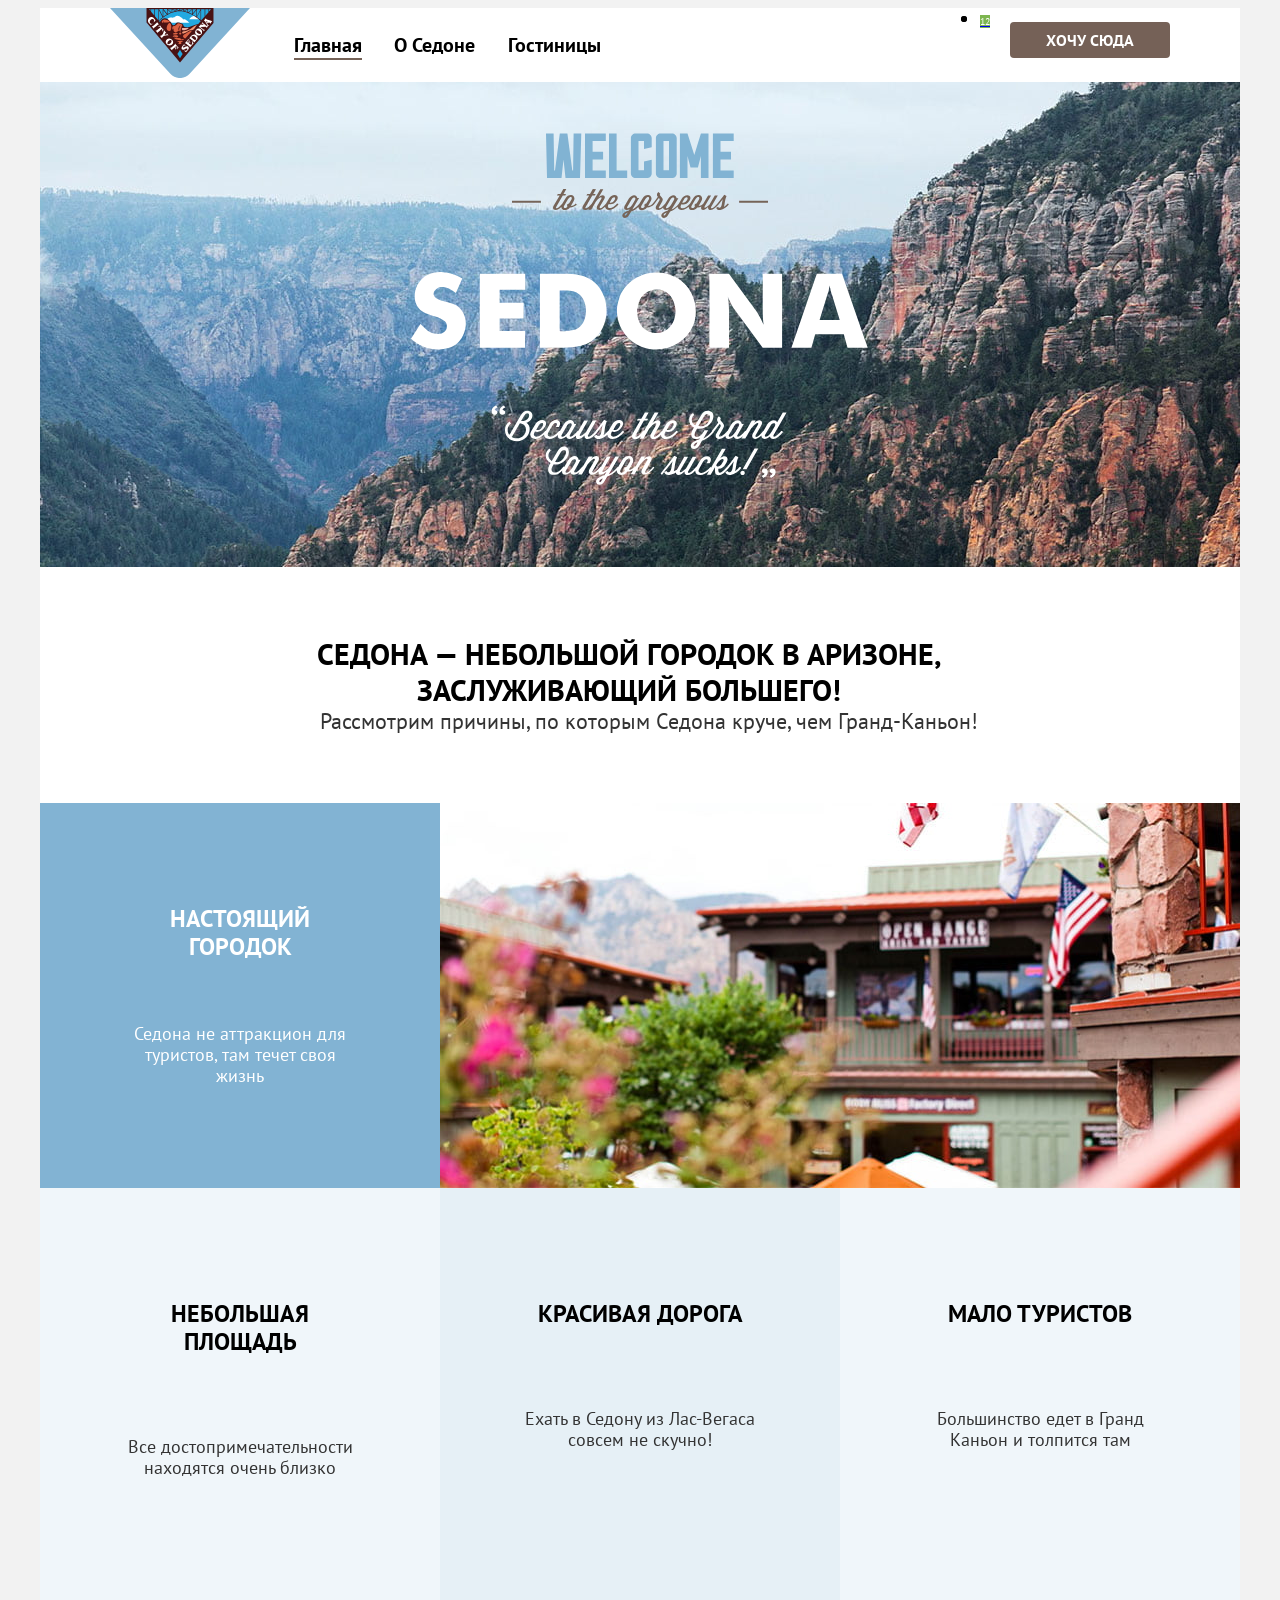
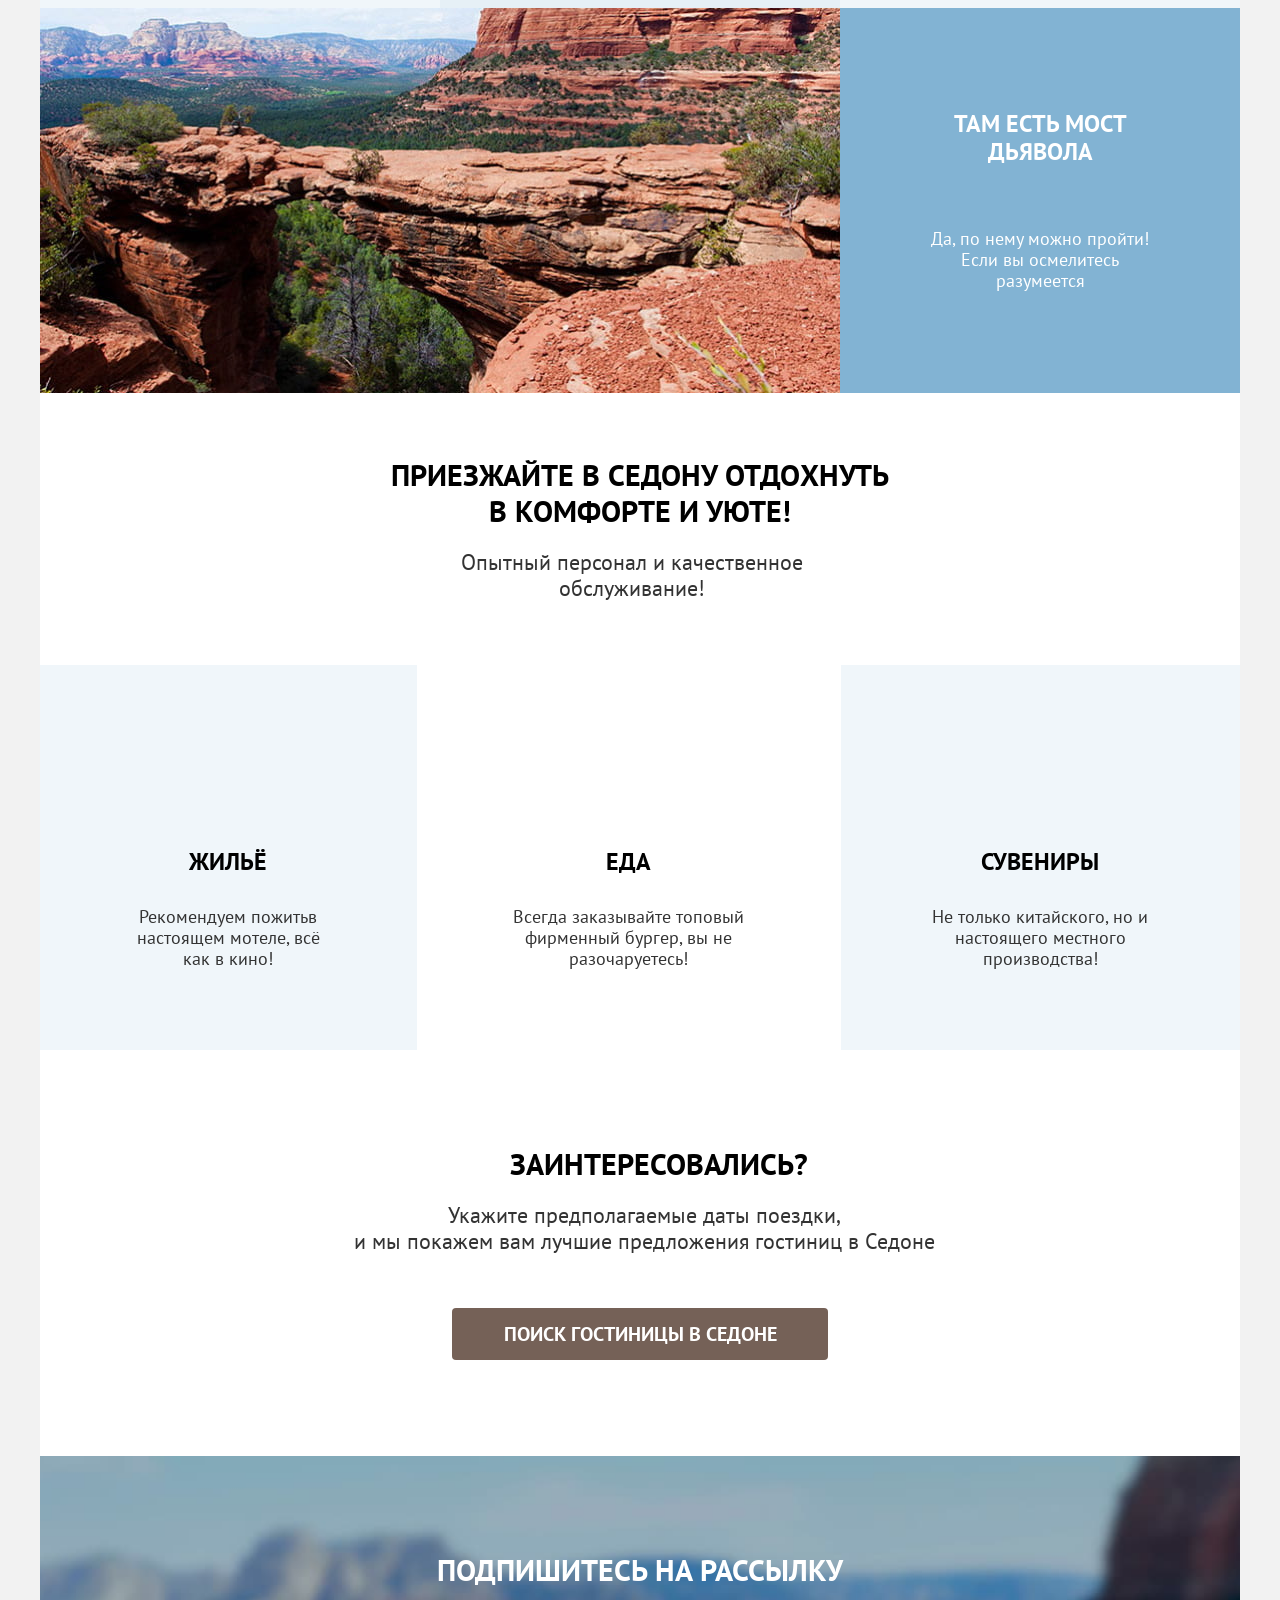
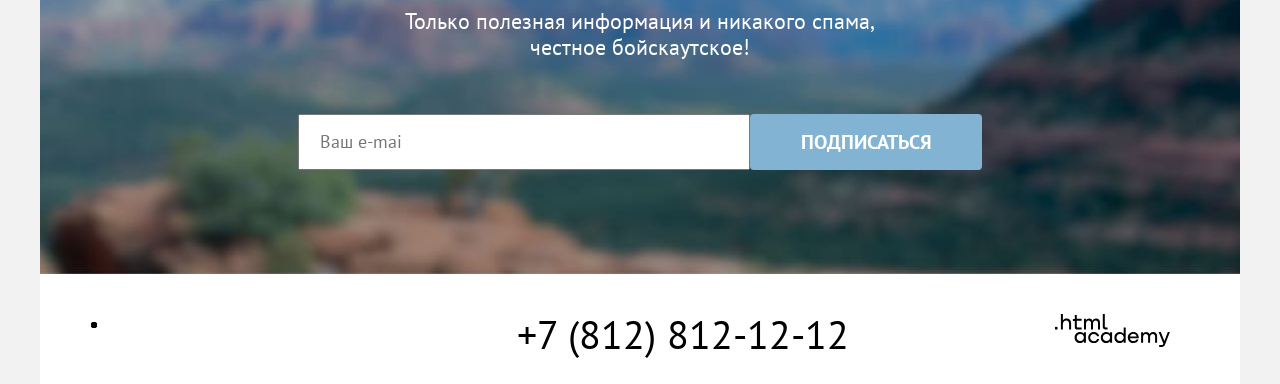
==== index.html @ 4f746cc9 "исправляет ошибки разметки" ====
<!DOCTYPE html>
<html lang="ru">

  <head>
    <meta charset="utf-8">
    <meta name="viewport" content="width=!, initial-scale=1.0">
    <title>HTML Academy: Седона</title>
    <link rel="stylesheet" href="styles/styles.css">
  </head>

  <body>
    <div class="page-container">
      <header class="page-header" data-test="header">
        <nav class="navigation">
          <div class="logotype">
            <a class="logo" href="index.html">
              <img class="logo" src="images/logo.svg" width="140" height="70" alt="Логотип Седоны">
            </a>
          </div>
          <ul class="navigation-list">
            <li class="navigation-item">
              <a class="navigation-link navigation-link-current" href="index.html">Главная</a>
            </li>
            <li class="navigation-item">
              <a class="navigation-link" href="about.html">О Седоне</a>
            </li>
            <li class="navigation-item">
              <a class="navigation-link" href="catalog.html">Гостиницы</a>
            </li>
          </ul>

          <ul class="navigation-user">
            <li class="navigation-user-item">
              <a class="navigation-user-link" href="#">
                <span class="visually-hidden">Поиск</span>
              </a>
            </li>
            <li class="navigation-user-item">
              <a class="navigation-user-link" href="№">
                <span class="visually-hidden">Избранное</span>
                <span class="fovourites-number">12</span>
              </a>
            </li>
          </ul>
          <div class="button-for-header">
            <a class="button button-header" href="#">Хочу сюда</a>
          </div>
        </nav>
      </header>

      <main class="main-index main-container" data-test="main">
        <section class="advantages" data-test="hero">
          <div class="advantages-photo">
            <img class="main-image" src="images/welcome.svg" width="458" height="352" alt="Добро пожаловать в Седону">
          </div>
          <div class="invitation">
            <h1 class="title">Седона — небольшой городок в Аризоне,
              заслуживающий большего!</h1>
            <p class="subtitle">Рассмотрим причины, по которым Седона круче, чем Гранд-Каньон!</p>
          </div>

          <h2 class="visually-hidden" data-test="advantages">Преимущества</h2>
          <ul class="advantages-list">
            <li class="advantages-item-with-image">
              <div class="advantages-conteiner advantages-conteiner-light">
                <h3 class="advantages-title advantages-title-light">Настоящий городок</h3>
                <p class="advantages-description advantages-description-light">Седона не аттракцион для туристов, там
                  течет своя жизнь</p>
              </div>
              <div class="advantages-photo-city">
                <img class="image" src="images/photo-1.jpg" width="800" height="385" alt="Вид на виллу">
              </div>
            </li>

            <li class="advantages-item">
              <div class="advantages-conteiner advantages-conteiner-middle">
                <h3 class="advantages-title">Небольшая площадь</h3>
                <p class="advantages-description">Все достопримечательности находятся очень близко</p>
              </div>
            </li>

            <li class="advantages-item">
              <div class="advantages-conteiner advantages-conteiner-middle">
                <h3 class="advantages-title">Красивая дорога</h3>
                <p class="advantages-description">Ехать в Седону из Лас-Вегаса совсем не скучно!</p>
              </div>
            </li>

            <li class="advantages-item">
              <div class="advantages-conteiner advantages-conteiner-middle">
                <h3 class="advantages-title">Мало туристов</h3>
                <p class="advantages-description">Большинство едет в Гранд Каньон и толпится там</p>
              </div>
            </li>

            <li class="advantages-item-with-image">
              <div class="advantages-conteiner advantages-conteiner-light">
                <h3 class="advantages-title advantages-title-light">Там есть мост дьявола</h3>
                <p class="advantages-description advantages-description-light">Да, по нему можно пройти! Если вы
                  осмелитесь
                  разумеется</p>
              </div>
              <div class="advantages-photo-city advantages-photo-city-bridge">
                <img class="image" src="images/photo-2.jpg" width="800" height="385" alt="Вид на мост дьявола">
              </div>
            </li>
          </ul>
        </section>

        <section class="services">
          <div class="services-container">
            <h2 class="title title-of-container">Приезжайте в Седону отдохнуть в комфорте и уюте!</h2>
            <p class="subtitle subtitle-of-container">Опытный персонал и качественное обслуживание!</p>
          </div>
          <ul class="services-list">
            <li class="services-item">
              <h3 class="services-title">Жильё</h3>
              <p class="services-description">Рекомендуем пожитьв настоящем мотеле,
                всё как в кино!</p>
            </li>
            <li class="services-item">
              <h3 class="services-title services-title-without-bgrnd">Еда</h3>
              <p class="services-description services-description-without-bgrnd">Всегда заказывайте
                топовый фирменный бургер, вы не разочаруетесь!</p>
            </li>
            <li class="services-item">
              <h3 class="services-title">Сувениры</h3>
              <p class="services-description">Не только китайского, но и настоящего местного производства!</p>
            </li>
          </ul>
        </section>

        <section class="search">
          <h2 class="title title-search">Заинтересовались?</h2>
          <p class="subtitle subtitle-search">Укажите предполагаемые даты поездки, <br>и мы покажем вам лучшие предложения
            гостиниц в
            Седоне</p>
          <a class="button button-big button-search" href="catalog.html">Поиск гостиницы в Седоне</a>
        </section>

        <section class="subscription subscription-first-page">
          <div class="subscription-title-light">
            <h2 class="title title-light">Подпишитесь на рассылку</h2>
            <p class="subtitle subscription-subtitle-first-page">Только полезная информация и никакого спама, честное
              бойскаутское!
            </p>
          </div>
          <form class="subscription-form" action="https://echo.htmlacademy.ru/" method="post">
            <label class="visually-hidden" for="e-mail">Ваш e-mail</label>
            <input type="email" name="e-mail" id="e-mail" placeholder="Ваш e-mail" required>
            <button class="button button-big button-big-subscription" type="submit">Подписаться</button>
          </form>
        </section>
      </main>

      <footer class="page-footer" data-test="footer">
        <section class="footer-social">
          <h2 class="visually-hidden">Мы в социальных сетях</h2>
          <ul class="footer-social-list">
            <li class="footer-social-item">
              <a class="social-link" href="https://vk.com/htmlacademy">
                <span class="visually-hidden">ВКонтакте</span>
              </a>
            </li>
            <li class="footer-social-item">
              <a class="social-link" href="https://t.me/htmlacademy">
                <span class="visually-hidden">Телеграм</span>
              </a>
            </li>
            <li class="footer-social-item">
              <a class="social-link" href="https://www.youtube.com/user/htmlacademyru">
                <span class="visually-hidden">YTube</span>
              </a>
            </li>
          </ul>
        </section>

        <section class="phone">
          <h2 class="visually-hidden">Контакты</h2>
          <a class="contact-phone" href="tel:+78128121212">+7 (812) 812-12-12</a>
        </section>

        <div class="link">
          <a class="htmlacademy-link" href="https://htmlacademy.ru/intensive/htmlcss">
            <img class="logo-academy" src="images/logo-html-academy.svg" width="115" height="33"
              alt="Ссылка на HTML Academy">
          </a>
        </div>
      </footer>
    </div>
  </body>

</html>
---- styles/styles.css ----
@font-face {
  font-family: "PT Sans";
  font-style: normal;
  font-weight: 400;
  src: url("../fonts/ptsans-400.woff2") format("woff2");
  font-display: swap;
}

@font-face {
  font-family: "PT Sans";
  font-style: normal;
  font-weight: 700;
  src: url("../fonts/ptsans-700.woff2") format("woff2");
  font-display: swap;
}

*,
*::before,
*::after {
  box-sizing: border-box;
}

.visually-hidden {
  position: absolute;
  width: 1px;
  height: 1px;
  margin: -1px;
  padding: 0;
  border: 0;
  clip: rect (0 0 0 0);
  overflow: hidden;
}

html {
  height: 100%;
}

body {
  font-family: "PT Sans", sans-serif;
  font-size: 18px;
  line-height: 21px;
  font-weight: 400;
  color: #000000;
  background-color: #f2f2f2;
  text-decoration: none;
  text-transform: none;
}

.page-container {
  display: flex;
  flex-direction: column;
  min-height: 100%;
  width: 1200px;
  margin: 0 auto;
  background-color: #ffffff;
}

/* Header */
.page-header {
  display: flex;
  margin: 0 70px;
}

.logotype {
  width: 138px;
  margin-right: 30px;
}

.navigation {
  display: flex;
  width: 1200px;
  margin: 0 auto;
}

.navigation-list {
  display: flex;
  justify-content: space-around;
  align-items: center;
  width: 339px;
  margin: 0;
  padding: 0;
  list-style: none;
}

.navigation-user {
  display: flex;
  max-width: 88px;
  margin: 0;
  margin-left: auto;
}

.fovourites-number {
  font-size: 10px;
  line-height: 10px;
  color: rgba(255, 255, 255, 1);
  background-color: rgba(125, 181, 79, 1);
}

.navigation-link {
  font-size: 20px;
  line-height: 24px;
  font-weight: 700;
  text-align: center;
  color: inherit;
  text-decoration: none;
}

.navigation-link-current {
  border-bottom: 2px solid #756257;
}

/* Button */
.button {
  display: inline-block;
  padding: 8px;
  font-family: "PT Sans", sans-serif;
  font-size: 16px;
  line-height: 20px;
  font-weight: 700;
  text-align: center;
  color: #ffffff;
  background-color: #756157;
  text-transform: uppercase;
  text-decoration: none;
  border: none;
  border-radius: 4px;
}

.button-header {
  width: 160px;
}

.button-for-header {
  padding: 14px 0;
  margin-left: 20px;
}

.button-blue {
  width: 191px;
  background-color: #82b3d3;
}

.button-background {
  width: 191px;
}

.button-favourites {
  background-color: #7db54f;
}

.button-big {
  font-size: 20px;
  line-height: 36px;
}

.button-search {
  display: block;
  margin: 0 auto;
  width: 376px;
  text-align: center;
}

.button-big-subscription {
  width: 232px;
  color: #ffffff;
  background-color: #82b3d3;
}

.product-card-button {
  width: 140px;
}

/* Main page */
.main-container {
  flex-grow: 1;
}

.invitation {
  padding: 69px 274px;
}

.title {
  margin: 0;
  padding: 0;
  width: 630px;
  font-size: 30px;
  line-height: 36px;
  font-weight: 700;
  text-align: center;
  text-transform: uppercase;
}

.title-light {
  margin: 0 auto;
  color: #ffffff;
}

.subtitle {
  margin: 0;
  padding: 0;
  width: 670px;
  font-size: 22px;
  line-height: 26px;
  text-align: center;
  color: #333333;
}

.subtitle-search {
  width: 600px;
}

.subscription-subtitle-first-page {
  margin: 0 auto;
  margin-top: 20px;
  width: 480px;
  color: #ffffff;
}

.subscription-subtitle {
  margin: 0 auto;
  margin-top: 20px;
  width: 480px;
}

/* Advantages and services*/
.advantages-list {
  display: flex;
  flex-wrap: wrap;
  margin: 0 auto;
  padding: 0;
  list-style: none;
}

.advantages-item {
  width: 400px;
}

.advantages-item-with-image {
  display: flex;
  width: 1200px;
  background-color: #82b3d3;
}

.image {
display: block;
}

.advantages-item:nth-child(2n) {
  background-color: rgba(131, 179, 211, 0.12);
}

.advantages-item:nth-child(2n+1) {
  background-color: rgba(131, 179, 211, 0.2);
}

.advantages-conteiner-light {
  width: 400px;
  padding: 102px 85px;
  text-align: center;
  background-color: #82b3d3;
}

.advantages-title,
.services-title {
  margin: 0;
  padding-bottom: 62px;
  font-size: 24px;
  line-height: 28px;
  font-weight: 700;
  color: #000000;
  text-transform: uppercase;
}

.advantages-title-light {
  color: #ffffff;
}

.advantages-description,
.services-description {
  color: #333333;
}

.advantages-description-light {
  margin: 0;
  color: #ffffff;
  background-color: #82b3d3;
}

.advantages-conteiner-middle {
  padding: 112px 85px;
  text-align: center;
  width: 400px;
}

.advantages-photo-city-bridge {
  order: -1;
}

.services-container {
  margin: 0 auto;
  padding: 64px 347px;
}

.title-of-container {
  width: 505px;
}

.subtitle-of-container {
  margin: 0;
  padding-top: 20px;
  width: 490px;
}

.services-list {
  margin: 0;
  padding: 0;
  display: flex;
  list-style: none;
}

.services-item {
  padding: 183px 85px 81px;
  text-align: center;
}

.services-title {
  padding: 0;
}

.services-description {
  margin: 0;
  padding-top: 30px;
}

.services-item:nth-child(2n+1) {
  background-color: rgba(131, 179, 211, 0.12);
}

.services-item:nth-child(2n) {
  background-color: #ffffff;
}

.search {
  padding: 96px 304px;
}

.title-search {
  margin: 0;
}

.subtitle-search {
  margin: 0;
  padding-top: 20px;
  padding-bottom: 54px;
}

/* Form */
.subscription {
  padding: 96px 258px 104px;
}

.subscription-title-light {
  margin: 0;
}

.subscription-form input {
  padding: 14px 345px 14px 20px;
  width: 452px;
  font-family: "PT Sans", sans-serif;
  font-size: 18px;
  line-height: 24px;
  color: #000000;
}

.subscription-form {
  display: flex;
  margin-top: 54px;
}

/* Contacts */
.contact-phone {
  font-size: 40px;
  line-height: 40px;
  width: 331px;
  color: inherit;
  text-decoration: none;
  text-transform: uppercase;
}

.page-footer {
  display: flex;
  justify-content: space-between;
  padding: 40px 70px 30px;
}

.footer-social-list {
  display: flex;
  flex-direction: row;
  margin: 0 auto;
  padding: 0;
  width: 200px;
  height: 40px;
}

.logo-academy {
  margin-right: 0;
}

/* Catalog */
.catalog {
  padding: 50px 70px 60px;
}

.catalog-products {
  padding: 35px 70px 70px;
}

.catalog-filter {
  display: flex;
}

.catalog-filter-group {
  margin: 0;
  padding: 0;
  border: none;
}

.catalog-filter-list {
  display: flex;
  flex-direction: column;
  justify-content: space-between;
  margin: 0;
  padding: 0;
  margin-top: 32px;
  list-style: none;
  width: 150px;
}

.catalog-products-title {
  font-size: 60px;
  line-height: 78px;
  font-weight: 700;
  color: #ffffff;
}

.breadcrumbs-link {
  font-size: 16px;
  line-height: 21px;
  color: #ffffff;
}

.price-field {
  font-family: "PT Sans", sans-serif;
  font-size: 18px;
  line-height: 24px;
  text-align: right;
  color: #000000;
  text-decoration: none;
  text-transform: none;
}

.catalog-sorting {
  display: flex;
  padding: 0;
}

.catalog-filter-title,
.price-filter-title {
  font-size: 20px;
  line-height: 24px;
  font-weight: 700;
  color: #ffffff;
}

.catalog-filter-item {
  font-size: 18px;
  line-height: 23px;
  color: #ffffff;
}

.price-input {
  font-family: "PT Sans", sans-serif;
  font-size: 18px;
  line-height: 24px;
  font-weight: 700;
  color: #000000;
}

.price-input-title {
  font-size: 18px;
  line-height: 24px;
  font-weight: 400;
  color: rgba(0, 0, 0, 0.3);
}

.select-control {
  font-family: "PT Sans", sans-serif;
  font-size: 18px;
  line-height: 21px;
  color: #333333;
}

/* Hotels */
.product-title {
  font-family: "PT Sans", sans-serif;
  font-size: 24px;
  line-height: 28px;
  font-weight: 700;
  color: #000000;
}

.title-hotels-search {
  margin-right: 138px;
  text-align: left;
  width: 400px;
}

.select-control {
  margin-right: 70px;
  width: 292px;
}

.product-list {
  display: flex;
  flex-wrap: wrap;
  margin: 40px 0;
  padding: 0;
  list-style: none;
}

.product-card {
  margin-right: 20px;
}

.product-card:nth-child(3n) {
  margin-right: 0;
}

.product-card-image {
  padding: 20px 20px 16px;
}

.product-card-link {
  text-decoration: none;
  text-transform: none;
}

.product-card-rating {
  font-size: 16px;
  line-height: 20px;
  text-align: center;
  color: #333333;
  text-transform: uppercase;
  width: 140px;
}

/* Pagination */
.pagination-list {
  display: flex;
  padding: 0;
  padding-top: 40px;
  margin: 0;
  width: 1060px;
  list-style: none;
}

.pagination-link {
  margin-right: 8px;
  padding: 12px 24px;
  min-width: 60px;
  height: 60px;
  text-align: center;
  font-family: "PT Sans", sans-serif;
  font-size: 20px;
  line-height: 36px;
  font-weight: 700;
  color: #ffffff;
  background-color: #82b3d3;
  border-radius: 4px;
  text-decoration: none;
  text-transform: uppercase;
}

.pagination-link-current {
  color: #000000;
  background-color: #f2f2f2;
}

.pagination-item-dots {
  background-color: #ffffff;
}

/* Background images */
.advantages-photo {
  padding: 51px 371px 82px 371px;
  height: 485px;
  color: #ffffff;
  background-color: #b46251;
  background-image: url("../images/welcome-background.jpg");
  background-size: cover;
  background-repeat: no-repeat;
  background-position: center;
}

.subscription-first-page {
  color: #ffffff;
  background-color: #82b3d3;
  background-image: url("../images/subscribe-background.jpg");
  background-size: cover;
  background-repeat: no-repeat;
  background-position: center;
}

.catalog-products {
  color: #ffffff;
  background-color: #82b3d3;
  background-image: url("../images/filter-background.jpg");
  background-size: cover;
  background-repeat: no-repeat;
}
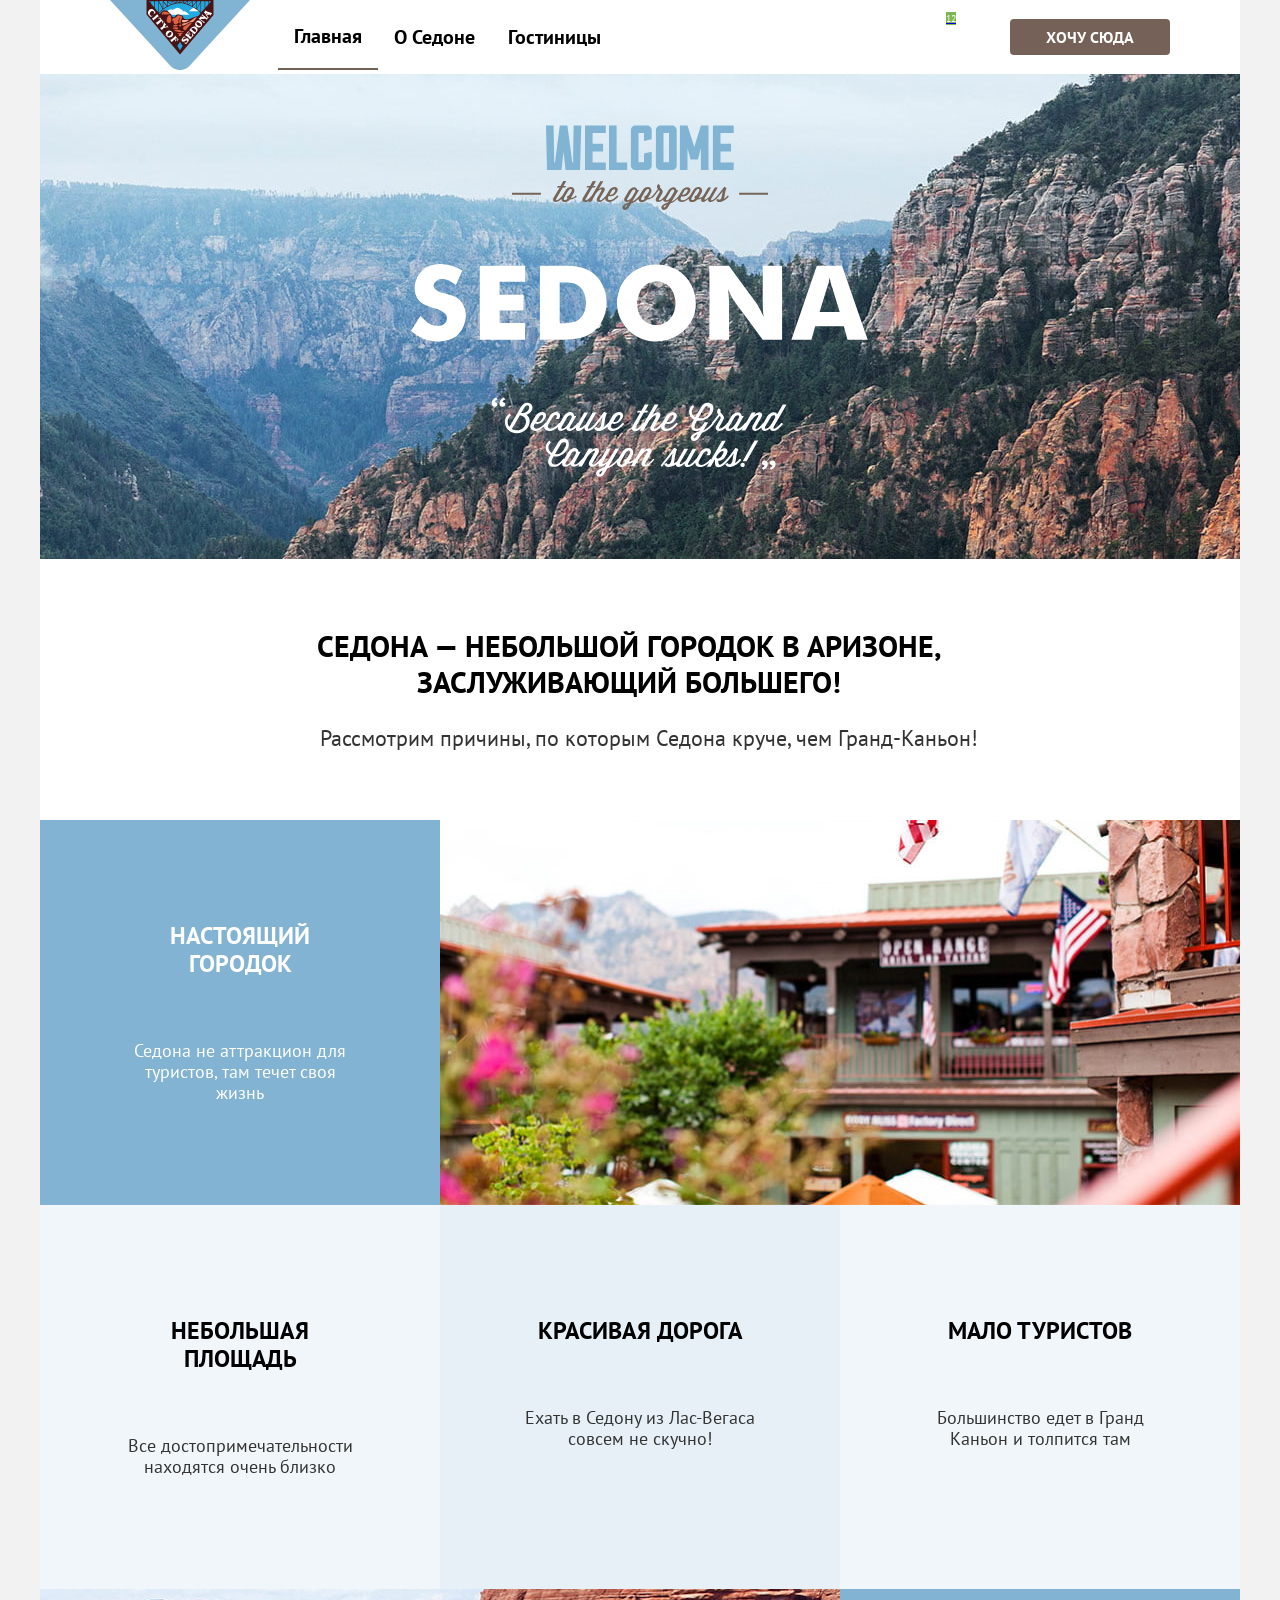
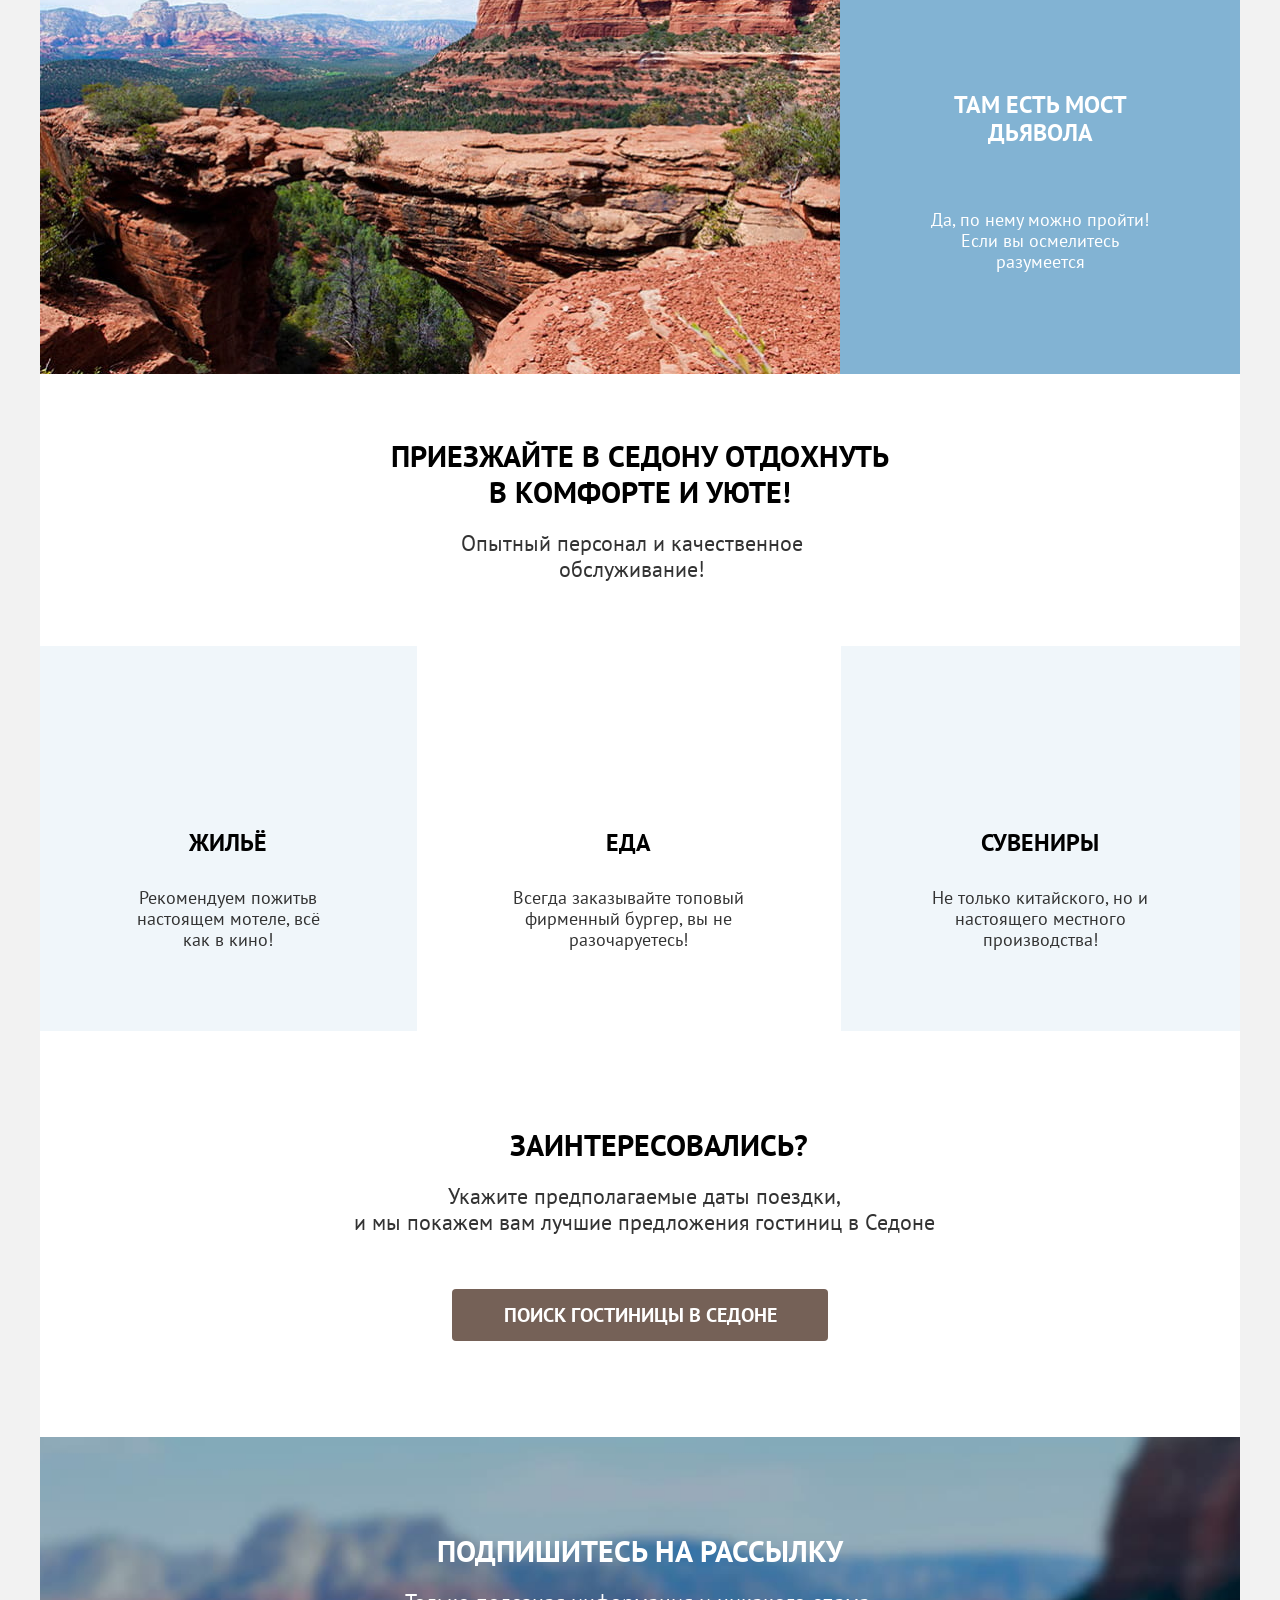
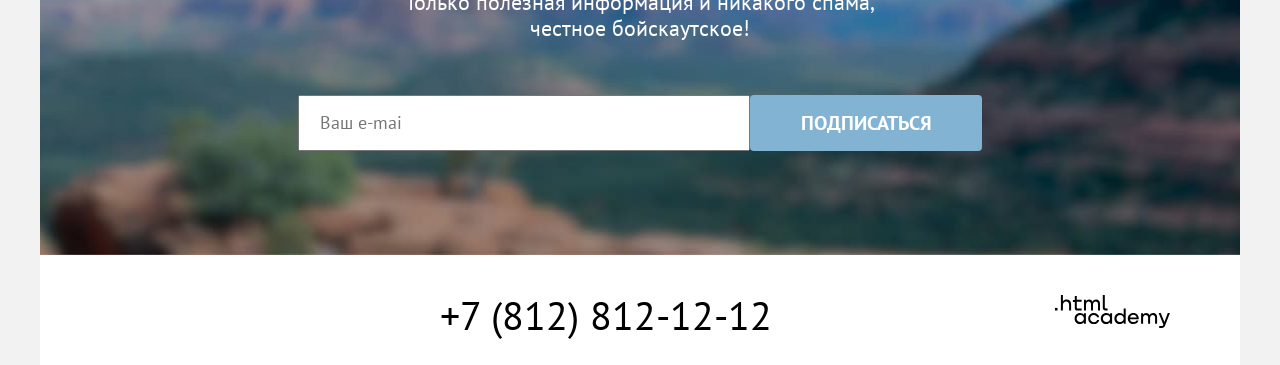
==== commit b1e94395: "добавляет микросетки" ====
--- a/index.html
+++ b/index.html
@@ -56,7 +56,7 @@
           <div class="invitation">
             <h1 class="title">Седона — небольшой городок в Аризоне,
               заслуживающий большего!</h1>
-            <p class="subtitle">Рассмотрим причины, по которым Седона круче, чем Гранд-Каньон!</p>
+            <p class="subtitle subtitle-advantages">Рассмотрим причины, по которым Седона круче, чем Гранд-Каньон!</p>
           </div>
 
           <h2 class="visually-hidden" data-test="advantages">Преимущества</h2>
--- a/styles/styles.css
+++ b/styles/styles.css
@@ -36,14 +36,13 @@
 }
 
 body {
+  margin: 0;
   font-family: "PT Sans", sans-serif;
   font-size: 18px;
   line-height: 21px;
   font-weight: 400;
   color: #000000;
   background-color: #f2f2f2;
-  text-decoration: none;
-  text-transform: none;
 }
 
 .page-container {
@@ -57,8 +56,7 @@
 
 /* Header */
 .page-header {
-  display: flex;
-  margin: 0 70px;
+  padding: 0 70px;
 }
 
 .logotype {
@@ -68,12 +66,13 @@
 
 .navigation {
   display: flex;
-  width: 1200px;
-  margin: 0 auto;
+  align-items: center;
+  width: 1060px;
 }
 
 .navigation-list {
   display: flex;
+  flex-wrap: wrap;
   justify-content: space-around;
   align-items: center;
   width: 339px;
@@ -84,9 +83,17 @@
 
 .navigation-user {
   display: flex;
-  max-width: 88px;
+  max-width: 200px;
   margin: 0;
   margin-left: auto;
+}
+
+.navigation-user-item {
+  margin: 0;
+  padding: 0;
+  list-style-type: none;
+  min-height: 64px;
+  min-width: 44px;
 }
 
 .fovourites-number {
@@ -97,6 +104,8 @@
 }
 
 .navigation-link {
+  display: block;
+  padding: 20px 16px;
   font-size: 20px;
   line-height: 24px;
   font-weight: 700;
@@ -131,13 +140,16 @@
 }
 
 .button-for-header {
-  padding: 14px 0;
   margin-left: 20px;
 }
 
 .button-blue {
   width: 191px;
   background-color: #82b3d3;
+}
+
+.button-container {
+  margin-left: 70px;
 }
 
 .button-background {
@@ -166,6 +178,12 @@
   background-color: #82b3d3;
 }
 
+.product-button {
+  display: flex;
+  justify-content: space-between;
+  margin: 0 20px 16px;
+}
+
 .product-card-button {
   width: 140px;
 }
@@ -203,6 +221,10 @@
   line-height: 26px;
   text-align: center;
   color: #333333;
+}
+
+.subtitle-advantages {
+  margin-top: 25px;
 }
 
 .subtitle-search {
@@ -242,7 +264,7 @@
 }
 
 .image {
-display: block;
+  display: block;
 }
 
 .advantages-item:nth-child(2n) {
@@ -277,13 +299,12 @@
 
 .advantages-description,
 .services-description {
+  margin: 0;
   color: #333333;
 }
 
 .advantages-description-light {
-  margin: 0;
-  color: #ffffff;
-  background-color: #82b3d3;
+  color: #ffffff;
 }
 
 .advantages-conteiner-middle {
@@ -350,8 +371,8 @@
 
 .subtitle-search {
   margin: 0;
-  padding-top: 20px;
-  padding-bottom: 54px;
+  margin-top: 20px;
+  margin-bottom: 54px;
 }
 
 /* Form */
@@ -395,11 +416,12 @@
 
 .footer-social-list {
   display: flex;
-  flex-direction: row;
-  margin: 0 auto;
-  padding: 0;
-  width: 200px;
-  height: 40px;
+  flex-wrap: wrap;
+  margin: 0;
+  padding: 0;
+  list-style-type: none;
+  min-width: 47px;
+  min-height: 18px;
 }
 
 .logo-academy {
@@ -430,23 +452,39 @@
   flex-direction: column;
   justify-content: space-between;
   margin: 0;
-  padding: 0;
   margin-top: 32px;
+  padding: 0;
   list-style: none;
   width: 150px;
 }
 
 .catalog-products-title {
+  margin: 0;
+  margin-bottom: 8px;
+  padding: 0;
   font-size: 60px;
   line-height: 78px;
   font-weight: 700;
   color: #ffffff;
 }
 
+.breadcrumbs-list {
+  display: flex;
+  margin: 0;
+  padding: 0;
+  list-style-type: none;
+}
+
 .breadcrumbs-link {
+  margin-right: 28px;
+  min-width: 13px;
   font-size: 16px;
   line-height: 21px;
   color: #ffffff;
+}
+
+.filter-container {
+  margin-top: 40px;
 }
 
 .price-field {
@@ -464,6 +502,15 @@
   padding: 0;
 }
 
+.view-link {
+  width: 48px;
+  height: 48px;
+ }
+
+.view-link:not(:last-child) {
+   margin-right: 8px;
+}
+
 .catalog-filter-title,
 .price-filter-title {
   font-size: 20px;
@@ -473,9 +520,19 @@
 }
 
 .catalog-filter-item {
+  padding-bottom: 16px;
   font-size: 18px;
   line-height: 23px;
   color: #ffffff;
+}
+
+.houses-type {
+  margin-left: 70px;
+}
+
+.price-filter {
+  margin-left: 140px;
+  border: none;
 }
 
 .price-input {
@@ -494,6 +551,8 @@
 }
 
 .select-control {
+  margin-right: 70px;
+  width: 292px;
   font-family: "PT Sans", sans-serif;
   font-size: 18px;
   line-height: 21px;
@@ -502,12 +561,44 @@
 
 /* Hotels */
 .product-title {
+  margin: 0 20px 16px;
   font-family: "PT Sans", sans-serif;
   font-size: 24px;
   line-height: 28px;
   font-weight: 700;
   color: #000000;
 }
+
+.product-card-subtitle {
+  display: flex;
+  justify-content: space-between;
+  margin: 0 20px 16px;
+}
+
+.product-type {
+  max-width: 140px;
+  margin-right: 20px;
+}
+
+.product-card-stars,
+.product-card-rating {
+  max-width: 140px;
+}
+
+.product-card-stars {
+  margin-right: 20px;
+}
+
+.product-card-price {
+ max-width: 140px;
+}
+
+.card-footer {
+  display: flex;
+  justify-content: space-between;
+  margin: 0 20px 20px;
+}
+
 
 .title-hotels-search {
   margin-right: 138px;
@@ -515,11 +606,6 @@
   width: 400px;
 }
 
-.select-control {
-  margin-right: 70px;
-  width: 292px;
-}
-
 .product-list {
   display: flex;
   flex-wrap: wrap;
@@ -538,6 +624,7 @@
 
 .product-card-image {
   padding: 20px 20px 16px;
+  width: 340px;
 }
 
 .product-card-link {
@@ -565,7 +652,7 @@
 }
 
 .pagination-link {
-  margin-right: 8px;
+  display: inline-block;
   padding: 12px 24px;
   min-width: 60px;
   height: 60px;
@@ -579,6 +666,10 @@
   border-radius: 4px;
   text-decoration: none;
   text-transform: uppercase;
+}
+
+.pagination-item:not(:last-child) {
+  margin-right: 8px;
 }
 
 .pagination-link-current {
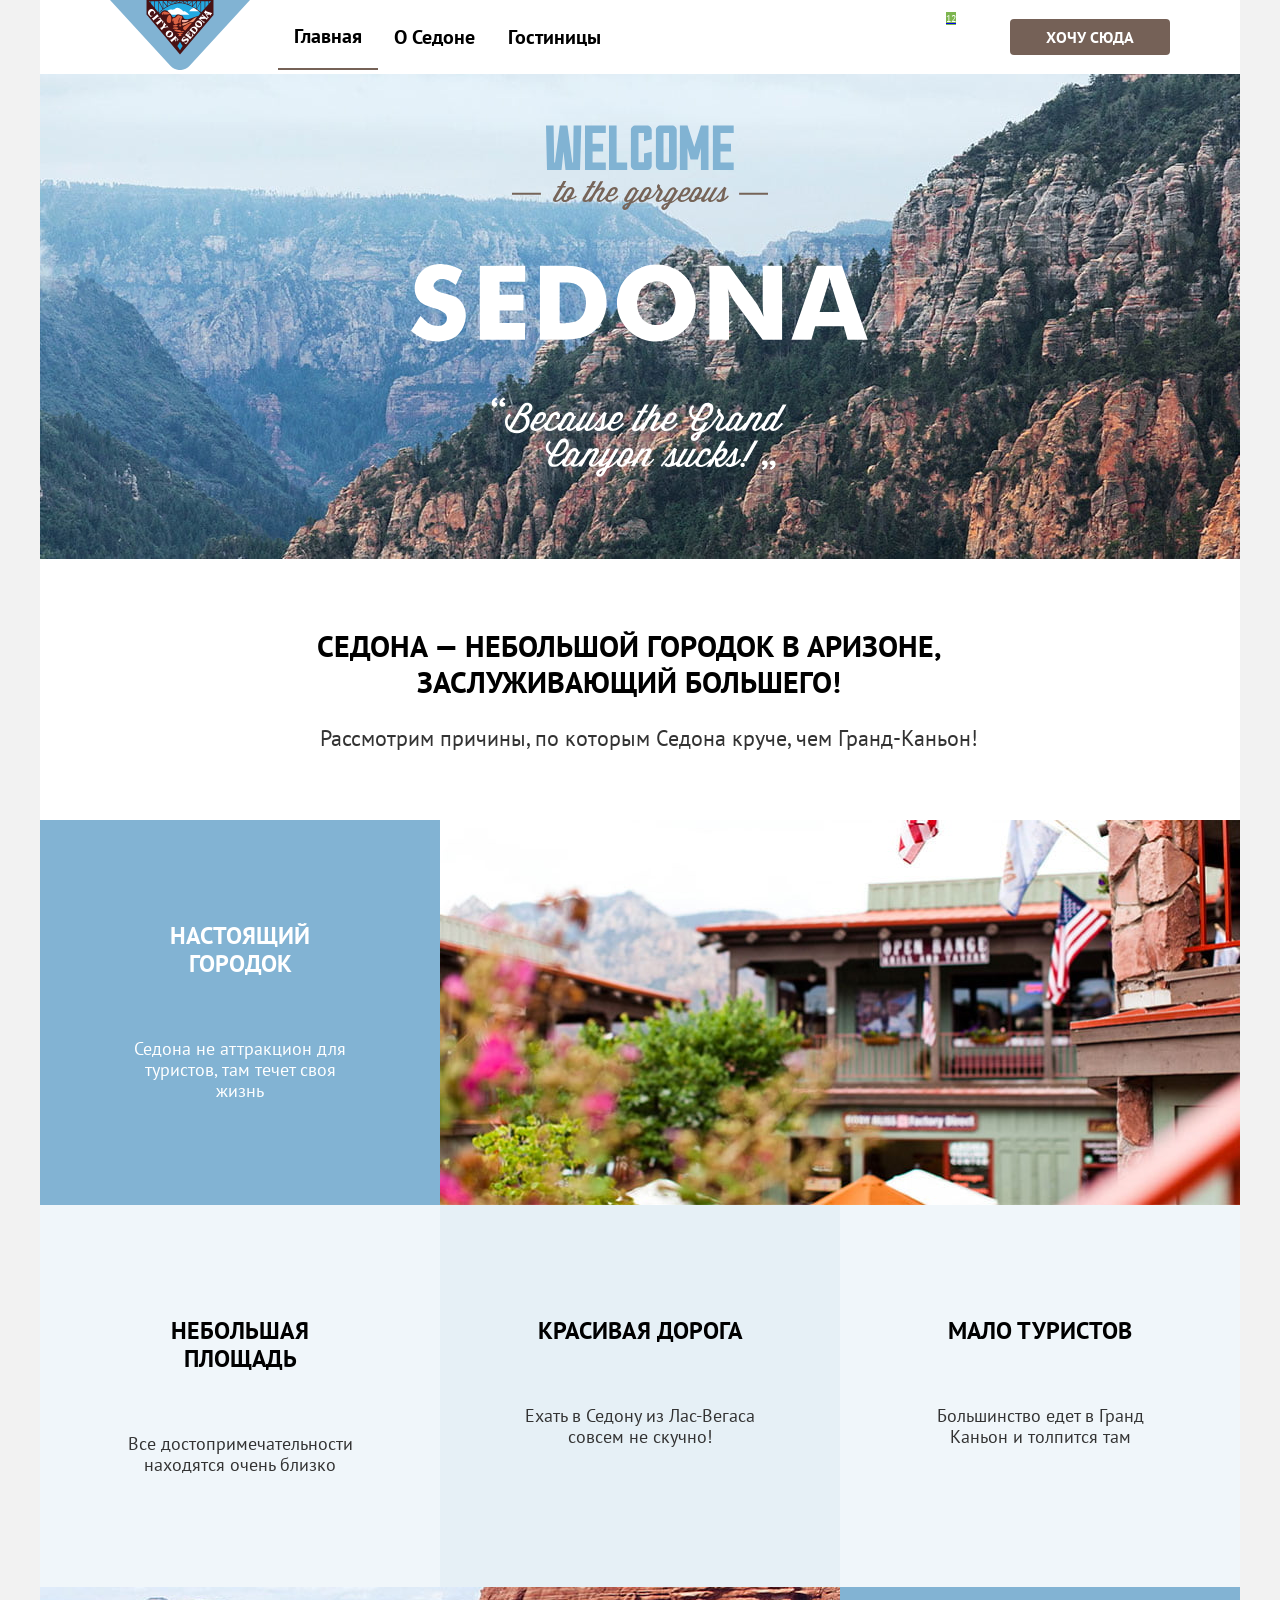
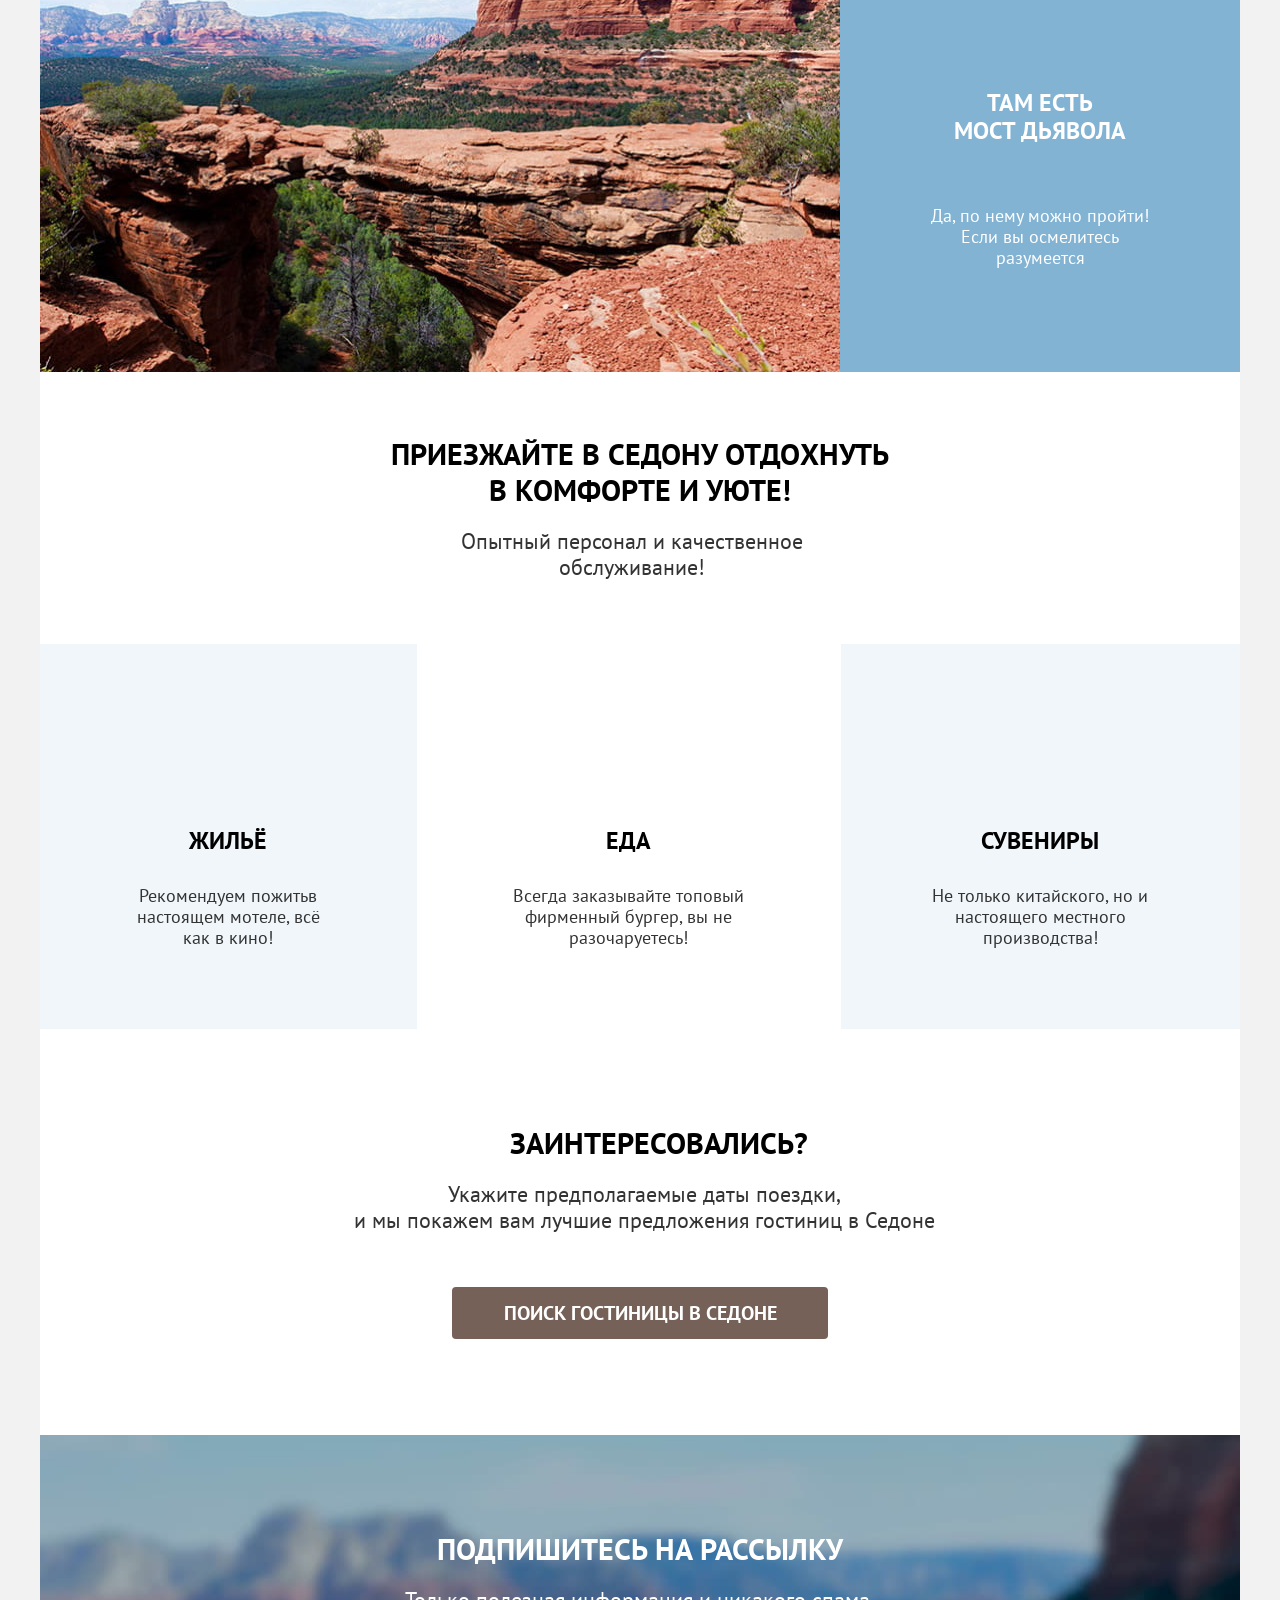
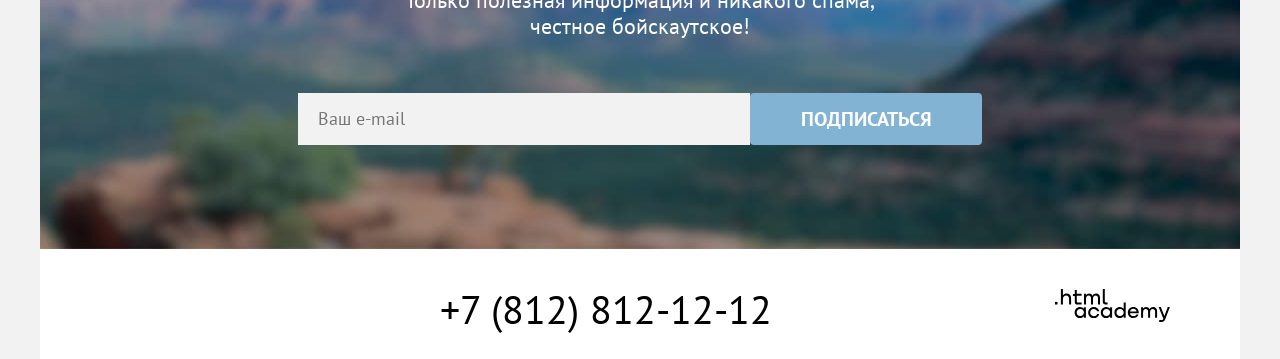
==== commit cc8a74b4: "добавляет микросетки" ====
--- a/index.html
+++ b/index.html
@@ -95,7 +95,7 @@
 
             <li class="advantages-item-with-image">
               <div class="advantages-conteiner advantages-conteiner-light">
-                <h3 class="advantages-title advantages-title-light">Там есть мост дьявола</h3>
+                <h3 class="advantages-title advantages-title-light">Там есть <br>мост дьявола</h3>
                 <p class="advantages-description advantages-description-light">Да, по нему можно пройти! Если вы
                   осмелитесь
                   разумеется</p>
--- a/styles/styles.css
+++ b/styles/styles.css
@@ -285,7 +285,7 @@
 .advantages-title,
 .services-title {
   margin: 0;
-  padding-bottom: 62px;
+  padding-bottom: 30px;
   font-size: 24px;
   line-height: 28px;
   font-weight: 700;
@@ -300,6 +300,7 @@
 .advantages-description,
 .services-description {
   margin: 0;
+  margin-top: 30px;
   color: #333333;
 }
 
@@ -391,6 +392,8 @@
   font-size: 18px;
   line-height: 24px;
   color: #000000;
+  background-color: #f2f2f2;
+  border: none;
 }
 
 .subscription-form {
@@ -541,6 +544,7 @@
   line-height: 24px;
   font-weight: 700;
   color: #000000;
+  background-color: #f2f2f2;
 }
 
 .price-input-title {
@@ -616,6 +620,8 @@
 
 .product-card {
   margin-right: 20px;
+  margin-bottom: 20px;
+  border: solid 1px #E6E6E6;
 }
 
 .product-card:nth-child(3n) {
@@ -633,12 +639,14 @@
 }
 
 .product-card-rating {
+  padding: 9px 22px 8px 23px;
   font-size: 16px;
   line-height: 20px;
   text-align: center;
   color: #333333;
   text-transform: uppercase;
   width: 140px;
+  background-color: #f2f2f2;
 }
 
 /* Pagination */
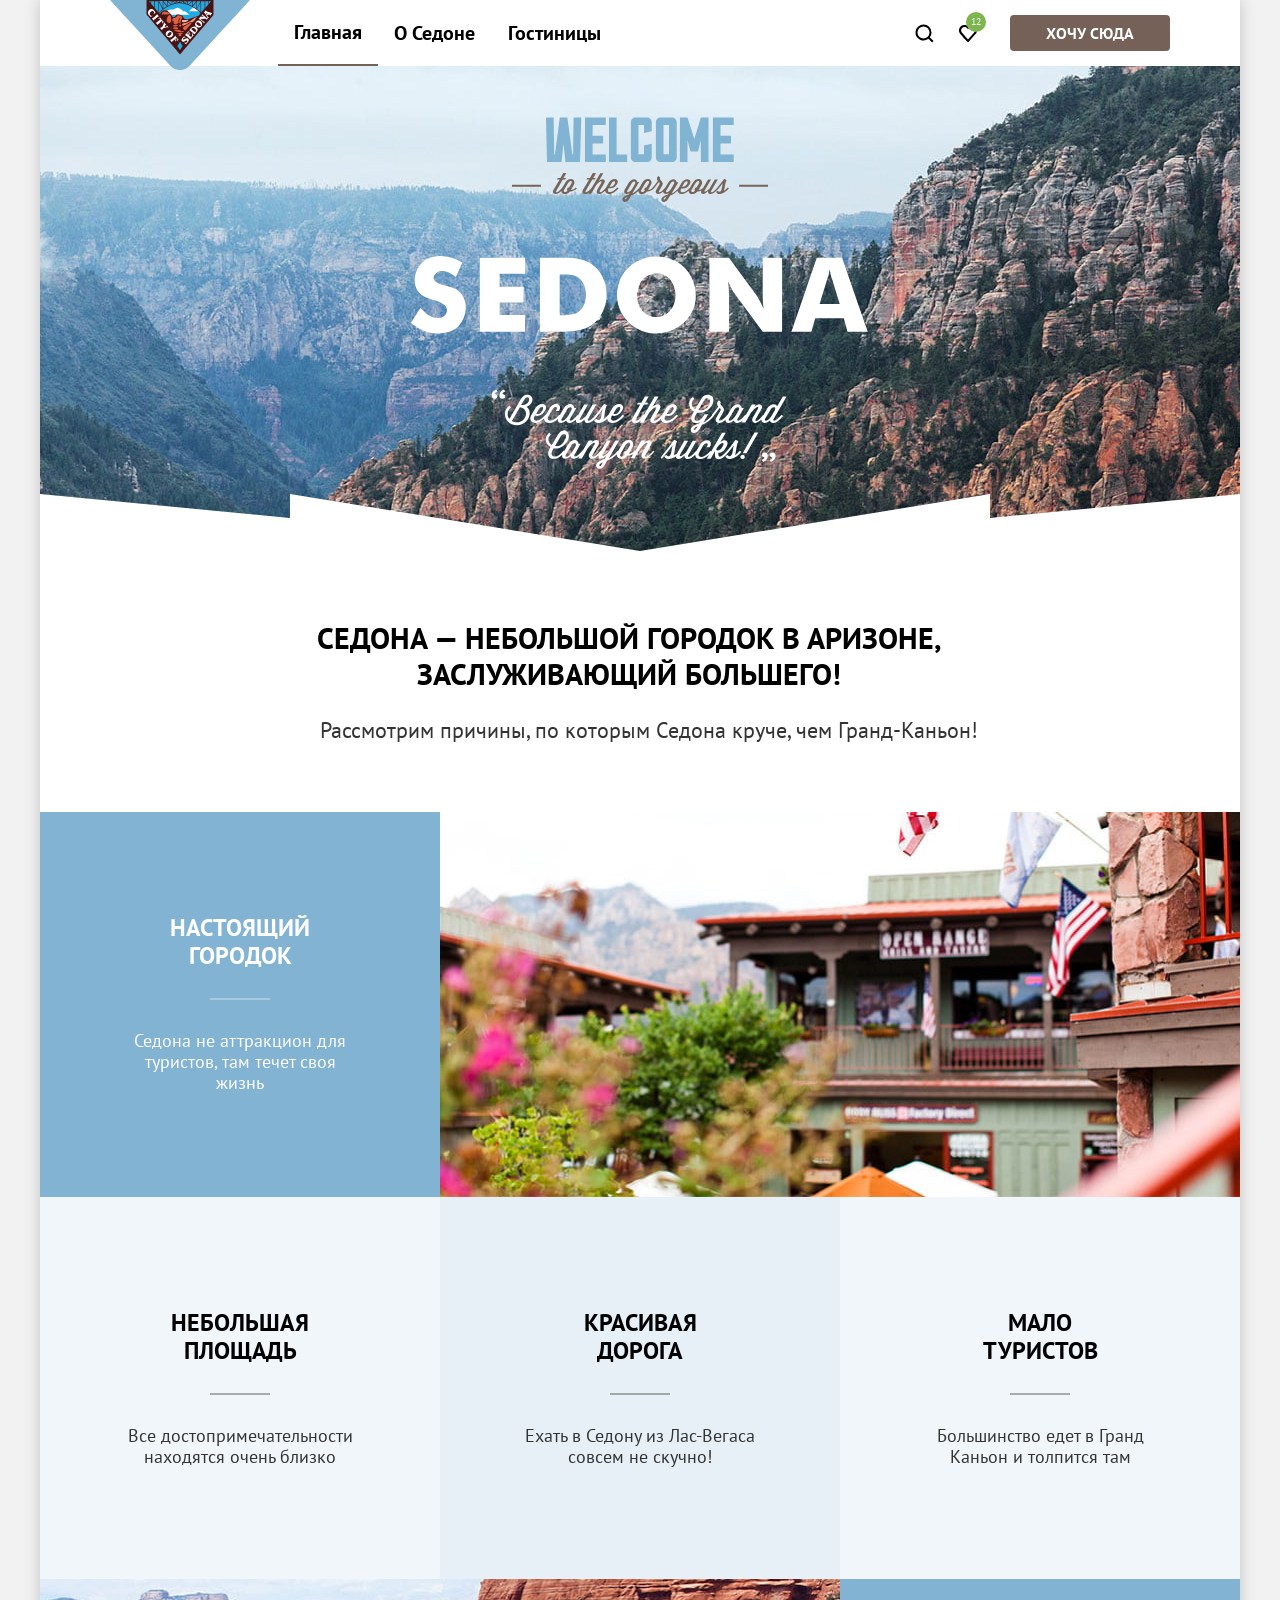
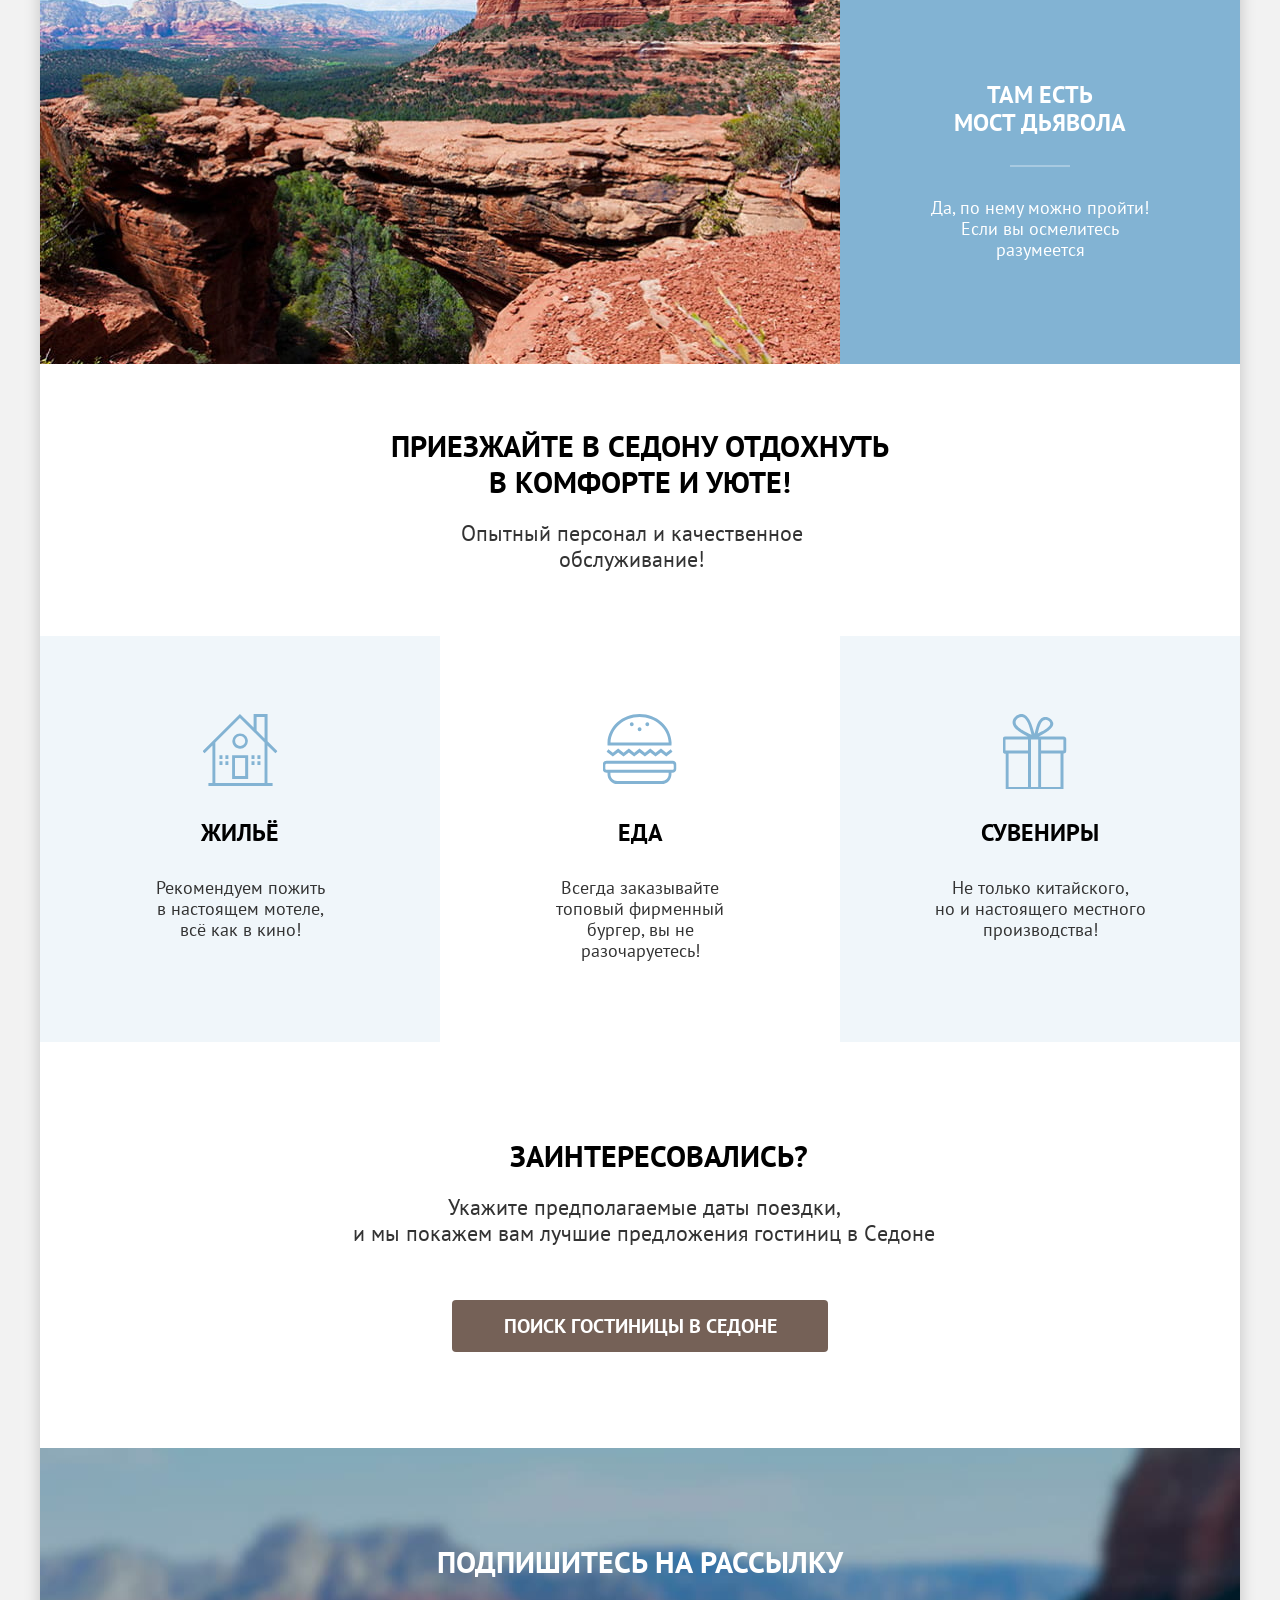
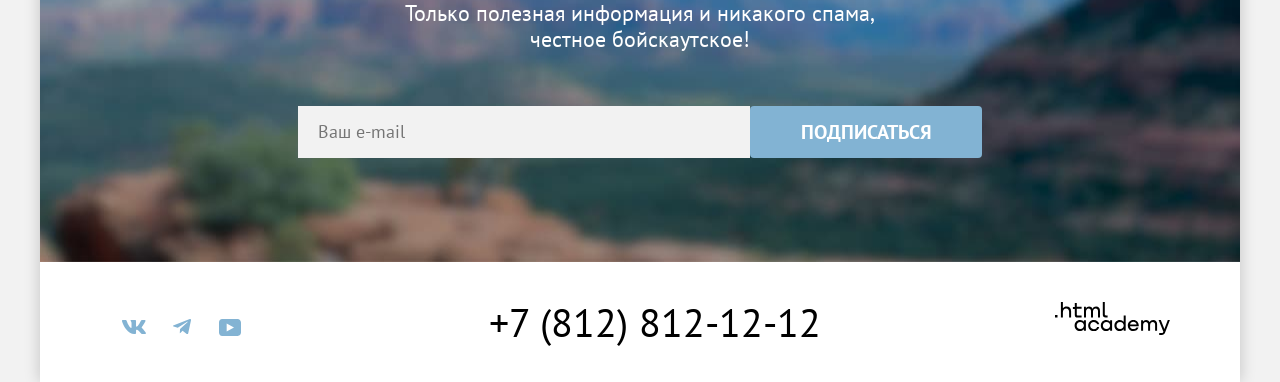
==== commit 95342276: "Добавляет модальное окно и интерактив элементам" ====
--- a/index.html
+++ b/index.html
@@ -6,17 +6,16 @@
     <meta name="viewport" content="width=!, initial-scale=1.0">
     <title>HTML Academy: Седона</title>
     <link rel="stylesheet" href="styles/styles.css">
+    <link rel="icon" href="favicon.ico" sizes="32x32">
   </head>
 
   <body>
     <div class="page-container">
       <header class="page-header" data-test="header">
+        <a class="logo" href="index.html">
+          <img class="logotype" src="images/logo.svg" width="140" height="70" alt="Логотип Седоны">
+        </a>
         <nav class="navigation">
-          <div class="logotype">
-            <a class="logo" href="index.html">
-              <img class="logo" src="images/logo.svg" width="140" height="70" alt="Логотип Седоны">
-            </a>
-          </div>
           <ul class="navigation-list">
             <li class="navigation-item">
               <a class="navigation-link navigation-link-current" href="index.html">Главная</a>
@@ -31,12 +30,12 @@
 
           <ul class="navigation-user">
             <li class="navigation-user-item">
-              <a class="navigation-user-link" href="#">
+              <a class="navigation-user-link-search" href="#">
                 <span class="visually-hidden">Поиск</span>
               </a>
             </li>
             <li class="navigation-user-item">
-              <a class="navigation-user-link" href="№">
+              <a class="navigation-user-link-favourites" href="№">
                 <span class="visually-hidden">Избранное</span>
                 <span class="fovourites-number">12</span>
               </a>
@@ -114,27 +113,28 @@
           </div>
           <ul class="services-list">
             <li class="services-item">
-              <h3 class="services-title">Жильё</h3>
-              <p class="services-description">Рекомендуем пожитьв настоящем мотеле,
-                всё как в кино!</p>
+              <h3 class="services-title icon-house">Жильё</h3>
+              <p class="services-description">Рекомендуем пожить <br>в настоящем мотеле,
+                <br>всё как в кино!
+              </p>
             </li>
             <li class="services-item">
-              <h3 class="services-title services-title-without-bgrnd">Еда</h3>
+              <h3 class="services-title icon-food">Еда</h3>
               <p class="services-description services-description-without-bgrnd">Всегда заказывайте
-                топовый фирменный бургер, вы не разочаруетесь!</p>
+                <br>топовый фирменный бургер, вы не разочаруетесь!
+              </p>
             </li>
             <li class="services-item">
-              <h3 class="services-title">Сувениры</h3>
-              <p class="services-description">Не только китайского, но и настоящего местного производства!</p>
+              <h3 class="services-title icon-gifts">Сувениры</h3>
+              <p class="services-description">Не только китайского, <br>но и настоящего местного производства!</p>
             </li>
           </ul>
         </section>
 
         <section class="search">
           <h2 class="title title-search">Заинтересовались?</h2>
-          <p class="subtitle subtitle-search">Укажите предполагаемые даты поездки, <br>и мы покажем вам лучшие предложения
-            гостиниц в
-            Седоне</p>
+          <p class="subtitle subtitle-search">Укажите предполагаемые даты поездки, <br>и мы покажем вам лучшие
+            предложения гостиниц в Cедоне</p>
           <a class="button button-big button-search" href="catalog.html">Поиск гостиницы в Седоне</a>
         </section>
 
@@ -157,18 +157,36 @@
         <section class="footer-social">
           <h2 class="visually-hidden">Мы в социальных сетях</h2>
           <ul class="footer-social-list">
-            <li class="footer-social-item">
+            <li class="footer-social-item icon-vk">
               <a class="social-link" href="https://vk.com/htmlacademy">
                 <span class="visually-hidden">ВКонтакте</span>
-              </a>
-            </li>
-            <li class="footer-social-item">
+                <svg class="social-icon" xmlns="http://www.w3.org/2000/svg" width="24" height="14" viewBox="0 0 24 14"
+                  fill="currentColor">
+                  <path
+                    d="M23.45.95c.17-.55 0-.95-.8-.95h-2.62c-.67 0-.98.35-1.14.73 0 0-1.34 3.2-3.23 5.27-.61.6-.89.8-1.22.8-.17 0-.42-.2-.42-.74V.95c0-.66-.18-.95-.74-.95H9.15c-.42 0-.67.3-.67.6 0 .61.95.76 1.05 2.5v3.8c0 .84-.16.99-.5.99-.88 0-3.05-3.21-4.33-6.89-.25-.71-.5-1-1.17-1H.9C.15 0 0 .35 0 .73c0 .68.89 4.07 4.14 8.55C6.32 12.34 9.38 14 12.16 14c1.67 0 1.88-.37 1.88-1v-2.32c0-.73.16-.88.69-.88.38 0 1.05.2 2.61 1.67C19.11 13.22 19.4 14 20.41 14h2.62c.75 0 1.13-.37.91-1.1-.24-.72-1.09-1.77-2.21-3.02-.62-.7-1.53-1.47-1.81-1.86-.4-.49-.28-.7 0-1.14 0 0 3.2-4.43 3.53-5.93"
+                    clip-rule="evenodd"></path>
+                </svg>
+              </a>
+            </li>
+            <li class="footer-social-item icon-telegram">
               <a class="social-link" href="https://t.me/htmlacademy">
                 <span class="visually-hidden">Телеграм</span>
-              </a>
-            </li>
-            <li class="footer-social-item">
+                <svg class="social-icon" aria-hidden="true" focusable="false" xmlns="http://www.w3.org/2000/svg"
+                  width="18" height="16" fill="none" viewBox="0 0 18 16" fill="currentColor">
+                  <path
+                    d="M16.79.1.84 6.25c-1.09.43-1.08 1.04-.2 1.31l4.1 1.28 9.47-5.98c.44-.27.85-.12.52.18L7.05 9.96l-.28 4.22c.41 0 .6-.19.83-.41l1.99-1.93 4.13 3.05c.77.42 1.31.2 1.5-.7l2.72-12.8c.28-1.12-.43-1.62-1.16-1.3">
+                  </path>
+                </svg>
+              </a>
+            </li>
+            <li class="footer-social-item icon-yuotube">
               <a class="social-link" href="https://www.youtube.com/user/htmlacademyru">
+                <svg class="social-icon" aria-hidden="true" focusable="false" xmlns="http://www.w3.org/2000/svg"
+                  width="22" height="17" fill="none" viewBox="0 0 22 17" fill="currentColor">
+                  <path
+                    d="M18.6 0H3.18C1.31 0 0 1.6 0 3.4v10.1C0 15.4 1.31 17 3.17 17h15.66c1.64 0 3.17-1.6 3.17-3.4V3.4C21.78 1.6 20.47 0 18.6 0M7.67 12.54V4.46L15 8.5z">
+                  </path>
+                </svg>
                 <span class="visually-hidden">YTube</span>
               </a>
             </li>
@@ -182,12 +200,107 @@
 
         <div class="link">
           <a class="htmlacademy-link" href="https://htmlacademy.ru/intensive/htmlcss">
-            <img class="logo-academy" src="images/logo-html-academy.svg" width="115" height="33"
-              alt="Ссылка на HTML Academy">
+            <svg class="logo-academy" width="115" height="33" viewBox="0 0 115 33" fill="#currentColor" role="img"
+              xmlns="http://www.w3.org/2000/svg" aria-label="Логотип Академии">
+              <path
+                d="M0 12.9v2.6h2.5v-2.6zM11.6 4.5c-1.6 0-2.8.7-3.6 1.7h-.1V0h-2v15.5h2v-5.3c0-2.1 1.3-3.6 3.3-3.6 1.8 0 2.9 1.4 2.9 3.2v5.7h2V9.4c.1-3-1.8-4.9-4.5-4.9M26.6 4.8h-4.8V1.1h-2v3.8h-1.9v2h1.9v6c0 1.7 1 2.7 2.7 2.7h4.1v-2h-3.7c-.7 0-1.1-.4-1.1-1.1V6.8h4.8zM41.1 4.6c-1.6 0-2.9.8-3.5 2.1h-.1c-.6-1.2-1.8-2.1-3.4-2.1-1.4 0-2.5.8-3.1 1.8h-.1V4.8H29v10.6h2V10c0-2 1-3.5 2.6-3.5 1.5 0 2.4 1 2.4 2.6v6.3h2V9.8c0-2.4 1.4-3.3 2.6-3.3 1.5 0 2.4 1 2.4 2.6v6.3h2V8.9c.1-2.5-1.4-4.3-3.9-4.3M47.8 12.7c0 1.7 1 2.7 2.8 2.7h2v-2h-1.7c-.7 0-1.1-.4-1.1-1.1V0h-2zM28.9 19.7c-.9-1.1-2.2-1.8-3.9-1.8-3.1 0-5.4 2.3-5.4 5.6s2.3 5.6 5.4 5.6c1.8 0 3-.8 3.8-1.9h.1v1.6h2V18.2h-2zm-3.6 7.4c-2.2 0-3.6-1.6-3.6-3.6s1.4-3.6 3.6-3.6 3.6 1.6 3.6 3.6c0 1.9-1.4 3.6-3.6 3.6M44.2 22c-.5-2.4-2.6-4.1-5.4-4.1-3.4 0-5.6 2.5-5.6 5.6s2.2 5.6 5.6 5.6c2.8 0 4.9-1.8 5.4-4.2h-2.1c-.4 1.3-1.7 2.3-3.3 2.3-2.2 0-3.6-1.6-3.6-3.6s1.4-3.6 3.6-3.6c1.6 0 2.8 1 3.3 2.2h2.1zM55.1 19.7c-.9-1.1-2.2-1.8-3.9-1.8-3.1 0-5.4 2.3-5.4 5.6s2.3 5.6 5.4 5.6c1.8 0 3-.8 3.8-1.9h.1v1.6h2V18.2h-2zm-3.6 7.4c-2.2 0-3.6-1.6-3.6-3.6s1.4-3.6 3.6-3.6 3.6 1.6 3.6 3.6c0 1.9-1.5 3.6-3.6 3.6M68.7 19.8c-.9-1.1-2.2-1.9-3.9-1.9-3.1 0-5.4 2.3-5.4 5.6s2.2 5.6 5.4 5.6c1.7 0 3-.8 3.8-1.8h.1v1.5h2V13.4h-2zm-3.6 7.3c-2.2 0-3.6-1.6-3.6-3.6s1.4-3.6 3.6-3.6 3.6 1.6 3.6 3.6c-.1 2-1.5 3.6-3.6 3.6M78.3 17.9c-3.3 0-5.5 2.5-5.5 5.6 0 3 2.1 5.6 5.5 5.6 2.5 0 4.5-1.3 5.2-3.6h-2.1c-.5 1-1.6 1.6-3 1.6-1.9 0-3.3-1.3-3.4-2.9h8.8c.2-3.6-2-6.3-5.5-6.3m0 1.9c1.7 0 3 1 3.3 2.6h-6.5c.3-1.5 1.5-2.6 3.2-2.6M98.2 17.9c-1.6 0-2.9.8-3.6 2h-.1c-.6-1.2-1.8-2-3.4-2-1.4 0-2.5.7-3.1 1.8v-1.5h-1.9v10.6h2v-5.4c0-2 1-3.4 2.6-3.5 1.5 0 2.4 1 2.4 2.6v6.3h2v-5.6c0-2.4 1.4-3.3 2.6-3.3 1.5 0 2.4 1 2.4 2.6v6.3h2v-6.5c.1-2.6-1.4-4.4-3.9-4.4M109.4 27l-3.6-8.9h-2.2l4.8 11.6c-.3.9-.7 1.2-1.7 1.2h-2.5v2h2.5c1.8 0 2.8-.8 3.5-2.6l4.7-12.2h-2.1z">
+              </path>
+            </svg>
           </a>
         </div>
       </footer>
     </div>
+
+    <div class="modal-container modal-container-close">
+      <div class="modal modal-search">
+        <button class="modal-closure-button">
+          <span class="visually-hidden">Закрыть</span>
+        </button>
+        <section class="modal-content">
+          <h2 class="modal-title">Поиск гостиницы в Седоне</h2>
+
+          <form class="modal-search-form" action="#" method="post">
+
+            <div class="field-group">
+              <label class="modal-field-label" for="chek-in-date">Дата заезда:</label>
+              <div class="check-wrapper">
+                <input class="modal-search-field field" type="text" id="chek-in-date" name="chek-in-date"
+                  placeholder="Укажите дату" value="27 апреля 2020">
+                <span class="form-notification invalid-notification">Мы не можем отправить вас в прошлое.</span>
+              </div>
+            </div>
+
+
+
+            <div class="field-group">
+              <label class="modal-field-label" for="chek-out-date">Дата выезда:</label>
+              <div class="check-wrapper">
+                <input class="modal-search-field field" type="text" id="chek-out-date" name="chek-out-date"
+                  placeholder="Укажите дату" value="1 сентября 2023">
+                <span class="form-notification">На эти даты есть свободные номера. Пока есть.</span>
+              </div>
+            </div>
+
+            <div class="guest-form">
+              <div class="guest-wrapper adult-wrapper">
+                <label class="modal-field-label modal-field-label-adults" for="adults">Взрослые:</label>
+                <div class="button-wrapper">
+                  <button type="button" class="minus">
+                    <span class="visually-hidden">Уменьшить количество</span>
+                    <svg xmlns="http://www.w3.org/2000/svg" width="14" height="2" fill="rgba(117, 97, 87, 0.3)" viewBox="0 0 14 2"
+                      fill="#756157">
+                      <path d="M0 0v2h14V0z"></path>
+                    </svg>
+                  </button>
+                  <input class="modal-form-input" id="adults" name="adults" type="number" value="2" min="1" max="1000">
+                  <button type="button" class="plus">
+                    <span class="visually-hidden">Увеличить количество</span>
+                    <svg xmlns="http://www.w3.org/2000/svg" width="14" height="14" fill="rgba(117, 97, 87, 0.3)" viewBox="0 0 14 14"
+                      fill="#756157">
+                      <path d="M14 6H8V0H6v6H0v2h6v6h2V8h6z"></path>
+                    </svg>
+                  </button>
+                </div>
+              </div>
+
+              <div class="guest-wrapper">
+                <div class="child-label-wrapper">
+                  <label class="modal-field-label modal-field-label-children" for="children">Дети:</label>
+                  <span class="tooltip">
+                    <button type="button" class="tooltip-button" aria-labelledby="tooltip-label-count">
+                      <span class="visually-hidden">Подробная информация</span>
+                    </button>
+                    <span class="tooltip-text" role="tooltip" id="tooltip-label-count">Укажите количество детей, которые
+                      будут с вами, возраст которых от 6 до 18 лет. Дети до 6 лет размещаются бесплатно.
+                    </span>
+                  </span>
+                </div>
+                <div class="button-wrapper">
+                  <button type="button" class="minus">
+                    <span class="visually-hidden">Уменьшить количество</span>
+                    <svg xmlns="http://www.w3.org/2000/svg" width="14" height="2" fill="rgba(117, 97, 87, 0.3)" viewBox="0 0 14 2"
+                      fill="#756157">
+                      <path d="M0 0v2h14V0z"></path>
+                    </svg>
+                  </button>
+                  <input class="modal-form-input" id="children" name="children" type="number" value="2" min="1"
+                    max="1000">
+                  <button type="button" class="plus">
+                    <span class="visually-hidden">Увеличить количество</span>
+                    <svg xmlns="http://www.w3.org/2000/svg" width="14" height="14" fill="rgba(117, 97, 87, 0.3)" viewBox="0 0 14 14"
+                      fill="#756157">
+                      <path d="M14 6H8V0H6v6H0v2h6v6h2V8h6z"></path>
+                    </svg>
+                  </button>
+                </div>
+              </div>
+            </div>
+
+            <button type="submit" class="button button-blue modal-submit">Найти</button>
+          </form>
+        </section>
+      </div>
+    </div>
   </body>
 
 </html>
--- a/styles/styles.css
+++ b/styles/styles.css
@@ -48,26 +48,28 @@
 .page-container {
   display: flex;
   flex-direction: column;
-  min-height: 100%;
+  min-height: 100vh;
   width: 1200px;
   margin: 0 auto;
   background-color: #ffffff;
+  box-shadow: 0 0 15px 0 rgba(0, 0, 0, 0.2);
 }
 
 /* Header */
 .page-header {
-  padding: 0 70px;
-}
-
-.logotype {
-  width: 138px;
-  margin-right: 30px;
+  padding: 0 70px 0 238px;
+  position: relative;
+}
+
+.logo {
+  position: absolute;
+  top: 0;
+  left: 70px;
 }
 
 .navigation {
   display: flex;
   align-items: center;
-  width: 1060px;
 }
 
 .navigation-list {
@@ -92,15 +94,38 @@
   margin: 0;
   padding: 0;
   list-style-type: none;
+}
+
+.navigation-user-link-search {
+  display: block;
+  background-image: url("../images/icons/icon-search.svg");
+  background-repeat: no-repeat;
+  background-position: center;
   min-height: 64px;
   min-width: 44px;
 }
 
+.navigation-user-link-favourites {
+  position: relative;
+  display: block;
+  background-image: url("../images/icons/icon-heart.svg");
+  background-repeat: no-repeat;
+  background-position: center;
+  min-height: 64px;
+  min-width: 44px;
+  text-decoration: none;
+}
+
 .fovourites-number {
+  position: absolute;
+  top: 11px;
+  left: 20px;
+  padding: 5px;
   font-size: 10px;
   line-height: 10px;
   color: rgba(255, 255, 255, 1);
   background-color: rgba(125, 181, 79, 1);
+  border-radius: 10px;
 }
 
 .navigation-link {
@@ -133,6 +158,20 @@
   text-decoration: none;
   border: none;
   border-radius: 4px;
+  cursor: pointer;
+}
+
+.button:hover,
+.button:focus {
+  background-color: #615048;
+}
+
+.button:active {
+  color: rgba(255, 255, 255, 0.3);
+}
+
+.button:disabled {
+  background-color: #E5E5E5;
 }
 
 .button-header {
@@ -148,16 +187,64 @@
   background-color: #82b3d3;
 }
 
+.button-blue:hover,
+.button-blue:focus {
+  background-color: #68A2CA;
+}
+
+.button-blue:active {
+  color: rgba(255, 255, 255, 0.3);
+}
+
 .button-container {
-  margin-left: 70px;
+  display: flex;
+  flex-direction: column;
+  justify-content: end;
+  margin: 50px 0 0 70px;
 }
 
 .button-background {
+  margin-top: 32px;
+  margin-bottom: 3px;
   width: 191px;
+  background-color: transparent;
+}
+
+
+.button-background:hover {
+  background-color: transparent;
+  color: rgba(255, 255, 255, 0.6);
+}
+
+
+.button-background:focus {
+  background-color: transparent;
+  box-shadow: inset 0 0 0 3px #83B3D3;
+}
+
+
+.button-background:active {
+  background-color: transparent;
+  color: rgba(255, 255, 255, 0.3);
+}
+
+
+.button-background:disabled {
+  background-color: transparent;
+  color: rgba(255, 255, 255, 0.1);
 }
 
 .button-favourites {
   background-color: #7db54f;
+}
+
+.button-favourites:hover,
+.button-favourites:focus {
+  background-color: #6C9E42;
+}
+
+.button-favourites:active {
+  color: rgba(255, 255, 255, 0.3);
 }
 
 .button-big {
@@ -176,6 +263,15 @@
   width: 232px;
   color: #ffffff;
   background-color: #82b3d3;
+}
+
+.button-big-subscription:hover,
+.button-big-subscription:focus {
+  background-color: #68A2CA;
+}
+
+.button-big-subscription:active {
+  color: rgba(255, 255, 255, 0.3);
 }
 
 .product-button {
@@ -285,7 +381,7 @@
 .advantages-title,
 .services-title {
   margin: 0;
-  padding-bottom: 30px;
+  padding: 0 25px 30px;
   font-size: 24px;
   line-height: 28px;
   font-weight: 700;
@@ -297,6 +393,22 @@
   color: #ffffff;
 }
 
+.advantages-title {
+  position: relative;
+}
+
+.advantages-title::after {
+  position: absolute;
+  bottom: 0;
+  left: 50%;
+  transform: translateX(-50%);
+  width: 60px;
+  height: 2px;
+  background-color: currentColor;
+  opacity: 0.3;
+  content: "";
+}
+
 .advantages-description,
 .services-description {
   margin: 0;
@@ -343,15 +455,40 @@
 .services-item {
   padding: 183px 85px 81px;
   text-align: center;
+  width: 400px;
+}
+
+.icon-house::before {
+  background-image: url("../images/icons/icon-house.svg");
+}
+
+.icon-food::before {
+  background-image: url("../images/icons/icon-food.svg");
+}
+
+.icon-gifts::before {
+  background-image: url("../images/icons/icon-gift.svg");
+}
+
+.services-title::before {
+  position: absolute;
+  background-repeat: no-repeat;
+  left: 50%;
+  transform: translateX(-50%);
+  height: 75px;
+  width: 75px;
+  top: -105px;
+  content: "";
 }
 
 .services-title {
-  padding: 0;
+  position: relative;
+  padding: 0;
+  margin-bottom: 30px;
 }
 
 .services-description {
   margin: 0;
-  padding-top: 30px;
 }
 
 .services-item:nth-child(2n+1) {
@@ -411,24 +548,63 @@
   text-transform: uppercase;
 }
 
+.contact-phone:hover,
+.contact-phone:focus {
+  color: #756157;
+}
+
+.contact-phone:active {
+  color: rgba(117, 97, 87, 0.3);
+}
+
 .page-footer {
   display: flex;
   justify-content: space-between;
   padding: 40px 70px 30px;
 }
 
+.social-icon {
+  position: absolute;
+  top: 0;
+  right: 0;
+  bottom: 0;
+  left: 0;
+  margin: auto;
+  fill: #83b3d3;
+}
+
+.social-link {
+  position: relative;
+  display: block;
+  min-width: 48px;
+  min-height: 50px;
+}
+
+.social-icon:hover,
+.social-icon:focus {
+  fill: #68a2ca;
+}
+
+.social-icon:active {
+  fill: rgba(104, 162, 202, 0.3)
+}
+
 .footer-social-list {
   display: flex;
   flex-wrap: wrap;
   margin: 0;
   padding: 0;
   list-style-type: none;
-  min-width: 47px;
-  min-height: 18px;
-}
-
-.logo-academy {
-  margin-right: 0;
+  min-width: 142px;
+}
+
+.htmlacademy-link:hover,
+.htmlacademy-link:focus {
+  fill: #756157;
+}
+
+.htmlacademy-link:active {
+  fill: rgba(117, 97, 87, 0.3);
 }
 
 /* Catalog */
@@ -442,6 +618,7 @@
 
 .catalog-filter {
   display: flex;
+  margin: 0;
 }
 
 .catalog-filter-group {
@@ -449,6 +626,7 @@
   padding: 0;
   border: none;
 }
+
 
 .catalog-filter-list {
   display: flex;
@@ -471,47 +649,257 @@
   color: #ffffff;
 }
 
+.control {
+  position: relative;
+  display: block;
+  padding-left: 36px;
+}
+
+
+
+
 .breadcrumbs-list {
   display: flex;
+  gap: 10px;
   margin: 0;
   padding: 0;
   list-style-type: none;
 }
 
 .breadcrumbs-link {
-  margin-right: 28px;
   min-width: 13px;
   font-size: 16px;
   line-height: 21px;
   color: #ffffff;
 }
 
+.breadcrumbs-link:hover {
+  opacity: 0.6;
+}
+
+.breadcrumbs-link:active {
+  opacity: 0.3;
+}
+
+.breadcrumbs-link-home {
+  background-image: url("../images/icons/icon-home.svg");
+  background-repeat: no-repeat;
+  background-position: center;
+}
+
+.breadcrumbs-link {
+  display: block;
+  min-width: 15px;
+  min-height: 21px;
+}
+
+.breadcrumbs-item:not(:last-child)::after {
+  position: absolute;
+  top: 50%;
+  right: 0;
+  background-image: url("../images/breadcrumbs.svg");
+  background-repeat: no-repeat;
+  background-position: center;
+  width: 8px;
+  height: 21px;
+  content: "";
+  transform: translateY(-50%);
+}
+
+.breadcrumbs-item:not(:last-child) {
+  position: relative;
+  padding-right: 18px;
+}
+
 .filter-container {
   margin-top: 40px;
 }
 
 .price-field {
+  position: relative;
   font-family: "PT Sans", sans-serif;
   font-size: 18px;
   line-height: 24px;
   text-align: right;
   color: #000000;
+  background-color: #F2F2F2;
   text-decoration: none;
   text-transform: none;
 }
 
+input::-webkit-outer-spin-button,
+input::-webkit-inner-spin-button {
+  -webkit-appearance: none;
+  margin: 0;
+}
+
+.price-field input[type="number"] {
+  appearance: textfield;
+}
+
+.price-input:hover {
+  background-color: #e5e5e5;
+}
+
+.price-input:focus {
+  background-color: #e5e5e5;
+  outline: 3px solid #83b3d3;
+}
+
 .catalog-sorting {
   display: flex;
   padding: 0;
+  margin-bottom: 40px;
+}
+
+.control-input[type="checkbox"] + .control-mark {
+  border-radius: 4px;
+}
+
+.control-input[type="radio"] + .control-mark {
+  border-radius: 50%;
+}
+
+.control-mark {
+  position: absolute;
+  top: 2px;
+  left: 0;
+  width: 20px;
+  height: 20px;
+  background-color: #ffffff;
+}
+
+.control:hover {
+  opacity: 0.6;
+}
+
+.control:focus {
+  border: 3px solid #83B3D3;
+}
+
+.control:active {
+  opacity: 0.3;
+}
+
+.control-input[type="checkbox"]:checked + .control-mark::after {
+  position: absolute;
+  width: 12px;
+  height: 10px;
+  top: 50%;
+  left: 50%;
+  transform: translate(-50%, -50%);
+  background: url(../images/check-mark.svg);
+  background-repeat: no-repeat;
+  content: "";
+}
+
+.control-input[type="radio"]:checked + .control-mark::after {
+  position: absolute;
+  width: 10px;
+  height: 10px;
+  top: 50%;
+  left: 50%;
+  transform: translate(-50%, -50%);
+  background-color: #3f5e72;
+  border-radius: 50%;
+  content: "";
+}
+
+.range {
+  position: relative;
+  height: 4px;
+  background-color: rgba(255, 255, 255, 0.3);
+}
+
+.range-scale {
+  position: absolute;
+  height: 4px;
+  background-color: #ffffff;
+}
+
+.range-scope {
+  padding-bottom: 8px;
+}
+
+.range-toggle {
+  position: absolute;
+  width: 20px;
+  height: 20px;
+  background: #ffffff;
+  border: none;
+  border-radius: 5px;
+  cursor: pointer;
+}
+
+.range-toggle:hover {
+  box-shadow: 0 4px 10px 0 rgba(0, 0, 0, 0.25);
+}
+
+.range-toggle:focus {
+  outline: 3px solid #83B3D3;
+  box-shadow: 0 4px 10px 0 rgba(0, 0, 0, 0.25);
+}
+
+.range-toggle:active {
+  outline: 2px solid #83B3D3;
+  box-shadow: 0 7px 15px 0 rgba(0, 0, 0, 0.4);
+}
+
+.range-toggle-min {
+  top: -8px;
+}
+
+.range-toggle-max {
+  top: -8px;
+  right: -1px;
+}
+
+.input-min {
+  border-top-left-radius: 4px;
+  border-bottom-left-radius: 4px;
+}
+
+.input-max {
+  border-top-right-radius: 4px;
+  border-bottom-right-radius: 4px;
 }
 
 .view-link {
   width: 48px;
   height: 48px;
- }
+  background-repeat: no-repeat;
+  background-position: center;
+  border: 2px solid #e5e5e5;
+  border-radius: 4px;
+}
+
+.view-link-current {
+  border-color: #000000;
+}
+
+.view-link:focus {
+  border-color: #68a2ca;
+}
+
+.view-link:hover,
+.view-link:active {
+  border-color: #000000;
+}
 
 .view-link:not(:last-child) {
-   margin-right: 8px;
+  margin-right: 8px;
+}
+
+.title-icon {
+  background-image: url("../images/icons/icon-view-title.svg");
+}
+
+.list-icon {
+  background-image: url("../images/icons/icon-view-list.svg");
+}
+
+.card-icon {
+  background-image: url("../images/icons/icon-view-card.svg");
 }
 
 .catalog-filter-title,
@@ -522,6 +910,10 @@
   color: #ffffff;
 }
 
+.price-filter-title {
+  margin-bottom: 32px;
+}
+
 .catalog-filter-item {
   padding-bottom: 16px;
   font-size: 18px;
@@ -534,20 +926,35 @@
 }
 
 .price-filter {
+  margin: 0;
   margin-left: 140px;
+  padding: 0;
   border: none;
 }
 
+.price-input-container {
+  display: flex;
+  gap: 2px;
+  margin-bottom: 44px;
+}
+
 .price-input {
+  width: 143px;
+  padding: 12px 50px 12px 20px;
   font-family: "PT Sans", sans-serif;
   font-size: 18px;
   line-height: 24px;
   font-weight: 700;
   color: #000000;
-  background-color: #f2f2f2;
+  background-color: #F2F2F2;
+  border: 0;
 }
 
 .price-input-title {
+  position: absolute;
+  top: 50%;
+  right: 20px;
+  margin-top: -12px;
   font-size: 18px;
   line-height: 24px;
   font-weight: 400;
@@ -561,11 +968,25 @@
   font-size: 18px;
   line-height: 21px;
   color: #333333;
+  background-color: #ffffff;
+  border: 2px solid #E5E5E5;
+}
+
+.select-control:hover,
+.select-control:focus {
+  border-color: #68A2CA;
+}
+
+.select-control:disabled {
+  border-color: rgba(0, 0, 0, 0.3);
+  color: rgba(0, 0, 0, 0.3);
 }
 
 /* Hotels */
 .product-title {
-  margin: 0 20px 16px;
+  flex-grow: 1;
+  margin: 0;
+  margin-bottom: 16px;
   font-family: "PT Sans", sans-serif;
   font-size: 24px;
   line-height: 28px;
@@ -574,14 +995,15 @@
 }
 
 .product-card-subtitle {
-  display: flex;
-  justify-content: space-between;
+  display: grid;
+  grid-template-columns: repeat(2, 140px);
   margin: 0 20px 16px;
 }
 
 .product-type {
-  max-width: 140px;
-  margin-right: 20px;
+  /* max-width: 140px;
+  margin-right: 20px; */
+  margin: 0;
 }
 
 .product-card-stars,
@@ -594,43 +1016,61 @@
 }
 
 .product-card-price {
- max-width: 140px;
+  margin: 0;
+  text-align: right;
 }
 
 .card-footer {
-  display: flex;
-  justify-content: space-between;
-  margin: 0 20px 20px;
-}
-
+  height: 37px;
+  background-image: url("../images/icons/icon-star.svg");
+  background-repeat: space no-repeat;
+  background-position: left center;
+}
+
+.four-stars {
+  width: 89px;
+}
+
+.three-stars {
+  width: 66px;
+}
+
+.two-stars {
+  width: 42px;
+}
 
 .title-hotels-search {
+  margin: auto;
   margin-right: 138px;
   text-align: left;
   width: 400px;
 }
 
 .product-list {
-  display: flex;
-  flex-wrap: wrap;
-  margin: 40px 0;
+  display: grid;
+  grid-template-columns: repeat(3, 1fr);
+  gap: 20px;
+  margin: 0;
+  margin-bottom: 40px;
   padding: 0;
   list-style: none;
 }
 
 .product-card {
-  margin-right: 20px;
-  margin-bottom: 20px;
+  display: flex;
+  flex-direction: column;
+  padding: 19px;
   border: solid 1px #E6E6E6;
 }
 
-.product-card:nth-child(3n) {
-  margin-right: 0;
-}
-
 .product-card-image {
-  padding: 20px 20px 16px;
-  width: 340px;
+  margin-bottom: 16px;
+}
+
+.product-card-container {
+  display: grid;
+  grid-template-columns: repeat(2, 140px);
+  gap: 16px 20px;
 }
 
 .product-card-link {
@@ -639,13 +1079,14 @@
 }
 
 .product-card-rating {
-  padding: 9px 22px 8px 23px;
+  display: inline-block;
+  width: 140px;
+  padding: 8px 20px;
   font-size: 16px;
   line-height: 20px;
   text-align: center;
   color: #333333;
   text-transform: uppercase;
-  width: 140px;
   background-color: #f2f2f2;
 }
 
@@ -661,7 +1102,7 @@
 
 .pagination-link {
   display: inline-block;
-  padding: 12px 24px;
+  padding: 12px 4px;
   min-width: 60px;
   height: 60px;
   text-align: center;
@@ -674,10 +1115,21 @@
   border-radius: 4px;
   text-decoration: none;
   text-transform: uppercase;
+  border: 1px solid transparent;
 }
 
 .pagination-item:not(:last-child) {
   margin-right: 8px;
+}
+
+.pagination-item:hover a:not(.pagination-link-current),
+.pagination-item:focus a:not(.pagination-link-current) {
+  background-color: #68a2ca;
+  border-color: #82b3d3;
+}
+
+.pagination-item:active a:not(.pagination-link-current) {
+  color: rgba(255, 255, 255, 0.3)
 }
 
 .pagination-link-current {
@@ -685,7 +1137,8 @@
   background-color: #f2f2f2;
 }
 
-.pagination-item-dots {
+.pagination-dots {
+  color: #000000;
   background-color: #ffffff;
 }
 
@@ -695,10 +1148,11 @@
   height: 485px;
   color: #ffffff;
   background-color: #b46251;
-  background-image: url("../images/welcome-background.jpg");
-  background-size: cover;
-  background-repeat: no-repeat;
-  background-position: center;
+  background-image: url("../images/hero-footer.svg"),
+    url("../images/welcome-background.jpg");
+  background-size: contain cover;
+  background-repeat: no-repeat no-repeat;
+  background-position: bottom center;
 }
 
 .subscription-first-page {
@@ -717,3 +1171,222 @@
   background-size: cover;
   background-repeat: no-repeat;
 }
+
+
+/* Modal container */
+.modal-container {
+  position: fixed;
+  top: 0;
+  left: 0;
+  display: flex;
+  width: 100%;
+  height: 100%;
+  background-color: rgba(242, 242, 242, 0.8);
+}
+
+.modal-search {
+  border-radius: 30px;
+}
+
+.modal {
+  position: relative;
+  margin: auto;
+  padding: 64px 70px;
+  background-color: #ffffff;
+}
+
+.modal-search {
+  width: 717px;
+}
+
+.modal-closure-button {
+  position: absolute;
+  padding: 0;
+  right: 52px;
+  top: 64px;
+  width: 52px;
+  height: 52px;
+  background-color: #F2F2F2;
+  border: none;
+  border-radius: 50%;
+  background-image: url("../images/closure.svg");
+  background-repeat: no-repeat;
+  background-position: center;
+  cursor: pointer;
+}
+
+.modal-title {
+  margin: 0;
+  margin-bottom: 64px;
+  font-size: 30px;
+  line-height: 36px;
+  font-weight: 700;
+  color: #000000;
+  text-transform: uppercase;
+}
+
+.modal-field-label {
+  font-size: 20px;
+  line-height: 24px;
+  font-weight: 700;
+  color: #000000;
+  text-transform: capitalize;
+}
+
+.modal-search-field {
+  margin: 0;
+  padding: 12px 48px 12px 20px;
+  font-size: 18px;
+  line-height: 24px;
+  font-weight: 700;
+  color: #000000;
+  background-color: #F2F2F2;
+  border: none;
+  border-radius: 4px;
+}
+
+.field-group {
+  display: flex;
+  justify-content: space-between;
+  align-items: center;
+  width: 100%;
+}
+
+.check-wrapper {
+  display: flex;
+  flex-direction: column;
+  margin: 0;
+  margin-bottom: 23px;
+  min-width: 440px;
+}
+
+.form-notification {
+  margin-left: 20px;
+  font-size: 16px;
+  line-height: 21px;
+  font-weight: 400;
+  color: #333333;
+}
+
+.invalid-notification {
+  color: #FF5757;
+}
+
+.button-wrapper {
+   display: flex;
+}
+
+.guest-form {
+  margin-bottom: 48px;
+  display: flex;
+  justify-content: start;
+  align-items: center;
+  width: 100%;
+}
+
+.guest-wrapper {
+  display: flex;
+  align-items: center;
+}
+
+.adult-wrapper {
+  margin-right: auto;
+}
+
+.modal-form-input {
+  padding: 0 5px;
+  font-size: 18px;
+  line-height: 20px;
+  font-weight: 700;
+  width: 31px;
+  text-align: center;
+  background-color: #F2F2F2;
+  border: none;
+}
+
+.plus,
+.minus {
+  position: relative;
+  margin: 0;
+  padding: 0;
+  border: none;
+  width: 40px;
+  height: 48px;
+}
+
+.modal-field-label-adults {
+  margin-right: 45px;
+}
+
+.plus {
+  border-top-right-radius: 4px;
+  border-bottom-right-radius: 4px;
+}
+
+.minus {
+  border-top-left-radius: 4px;
+  border-bottom-left-radius: 4px;
+}
+
+.minus svg,
+.plus svg {
+  position: absolute;
+  top: 50%;
+  left: 50%;
+  transform: translate(-50%, -50%);
+}
+
+.modal-submit {
+  font-size: 20px;
+  line-height: 24px;
+  width: 100%;
+  padding: 18px;
+}
+
+.modal-field-label-children {
+  margin-right: 10px;
+}
+
+.tooltip-button {
+  position: relative;
+  display: inline-block;
+  align-items: center;
+  padding: 0;
+  width: 26px;
+  height: 26px;
+  background-image: url("../images/information.svg");
+  background-repeat: no-repeat;
+  background-position: center;
+   background-color:#83b3d3;
+  border-radius: 50%;
+  border: none;
+}
+
+.child-label-wrapper {
+  display: flex;
+  justify-content: center;
+  margin-right: 46px;
+}
+
+.tooltip {
+  position: relative;
+}
+
+.tooltip-text {
+  position: absolute;
+  display: none;
+    top: 43px;
+    padding: 15px 18px 18px 22px;
+    width: 256px;
+    font-size: 16px;
+    line-height: 20px;
+    color: #ffffff;
+    transform: translate(-50%) translate(13px);
+    border-radius: 10px;
+    background-color: #333333;
+    box-shadow: 0 15px 30px 0 rgba(0, 0, 0, 0.3);
+}
+
+.modal-container-close {
+  display: none;
+}
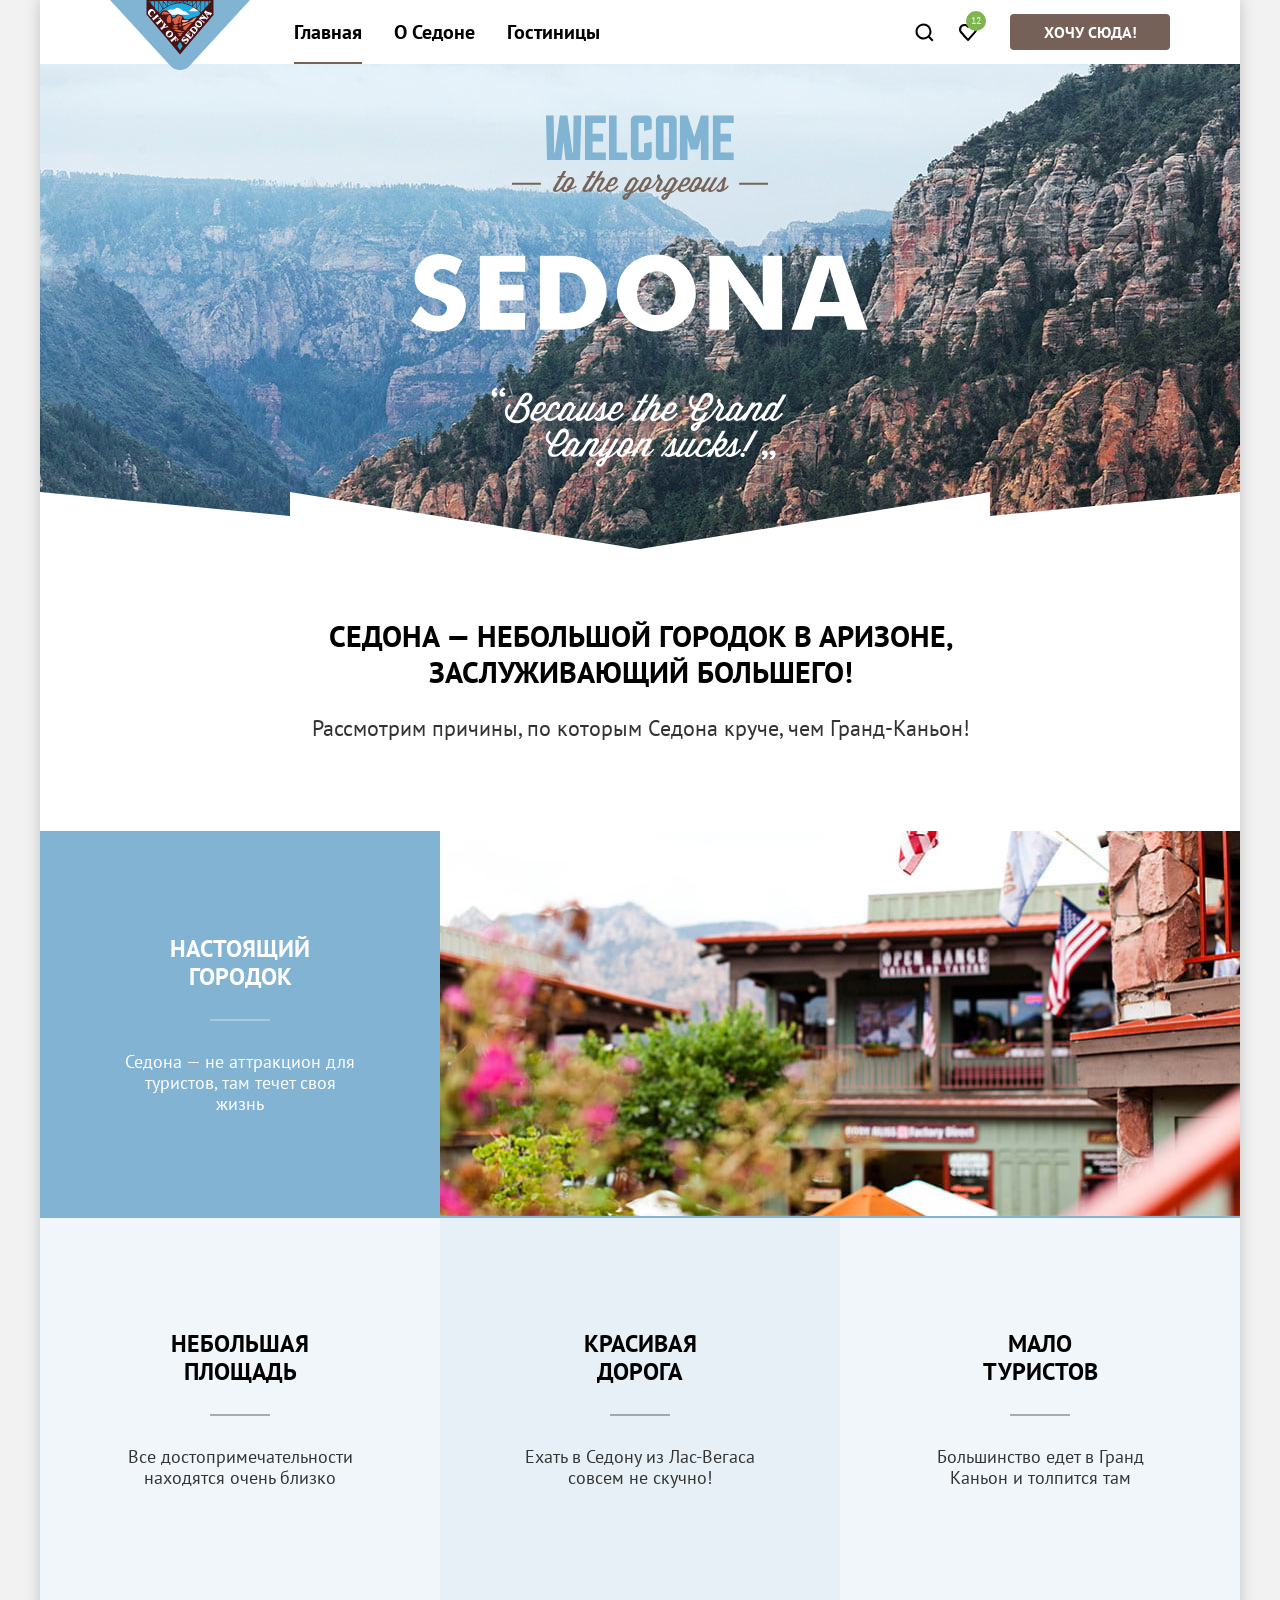
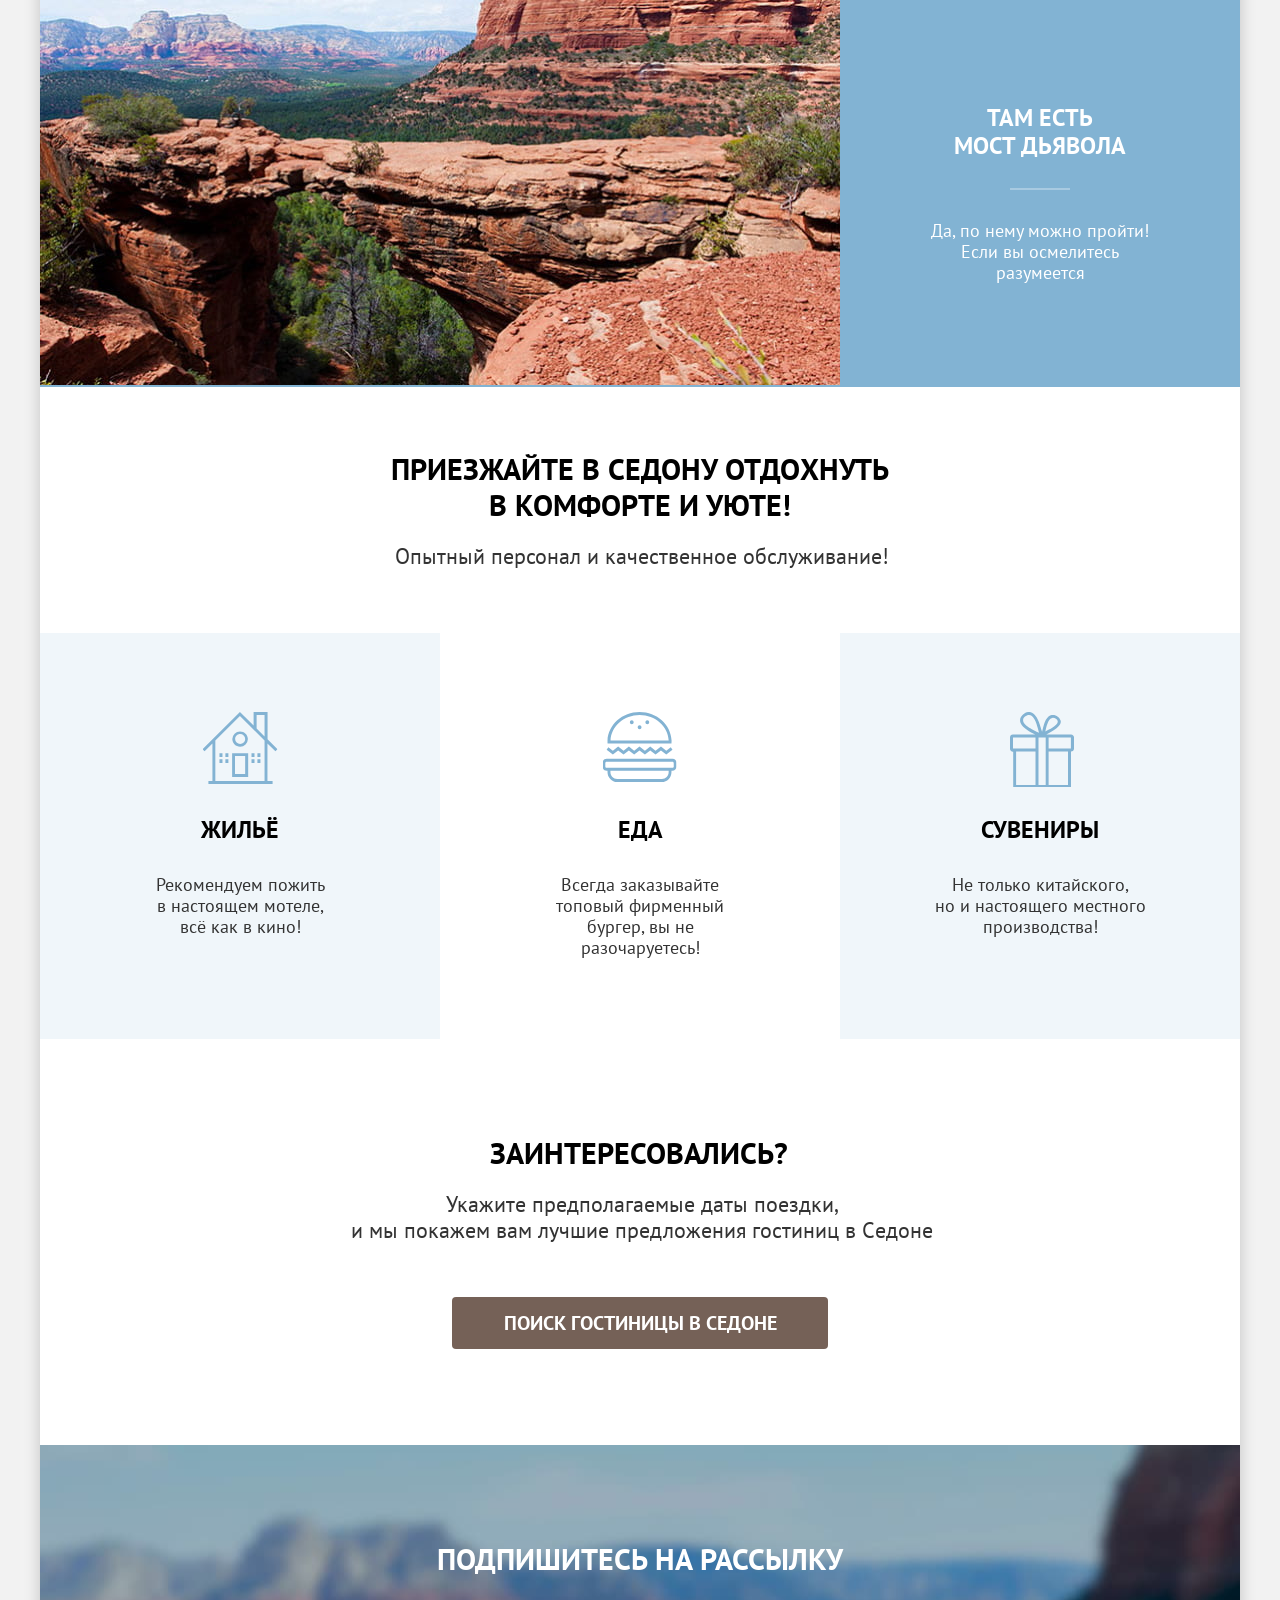
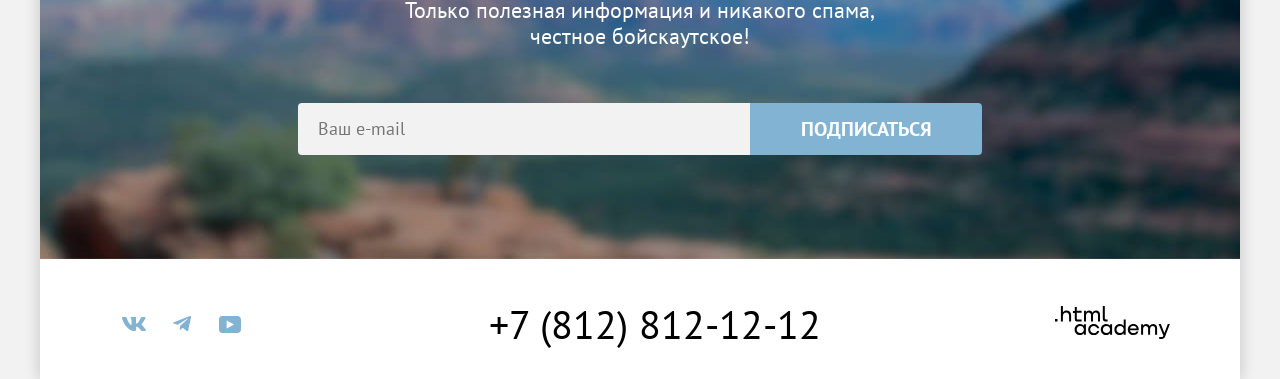
==== commit d7f8fd50: "готовит файлы к автоматической проверке" ====
--- a/index.html
+++ b/index.html
@@ -27,7 +27,6 @@
               <a class="navigation-link" href="catalog.html">Гостиницы</a>
             </li>
           </ul>
-
           <ul class="navigation-user">
             <li class="navigation-user-item">
               <a class="navigation-user-link-search" href="#">
@@ -42,56 +41,50 @@
             </li>
           </ul>
           <div class="button-for-header">
-            <a class="button button-header" href="#">Хочу сюда</a>
+            <a class="button button-header" href="#">Хочу сюда!</a>
           </div>
         </nav>
       </header>
-
       <main class="main-index main-container" data-test="main">
-        <section class="advantages" data-test="hero">
-          <div class="advantages-photo">
+        <section class="advantages">
+          <div class="advantages-photo" data-test="hero">
             <img class="main-image" src="images/welcome.svg" width="458" height="352" alt="Добро пожаловать в Седону">
           </div>
-          <div class="invitation">
-            <h1 class="title">Седона — небольшой городок в Аризоне,
+          <div class="invitation" data-test="advantages">
+            <h1 class="title hero-title">Седона — небольшой городок в Аризоне,
               заслуживающий большего!</h1>
             <p class="subtitle subtitle-advantages">Рассмотрим причины, по которым Седона круче, чем Гранд-Каньон!</p>
           </div>
-
           <h2 class="visually-hidden" data-test="advantages">Преимущества</h2>
-          <ul class="advantages-list">
+          <ul class="advantages-list" data-test="advantages">
             <li class="advantages-item-with-image">
               <div class="advantages-conteiner advantages-conteiner-light">
                 <h3 class="advantages-title advantages-title-light">Настоящий городок</h3>
-                <p class="advantages-description advantages-description-light">Седона не аттракцион для туристов, там
+                <p class="advantages-description advantages-description-light">Седона — не аттракцион для туристов, там
                   течет своя жизнь</p>
               </div>
               <div class="advantages-photo-city">
                 <img class="image" src="images/photo-1.jpg" width="800" height="385" alt="Вид на виллу">
               </div>
             </li>
-
             <li class="advantages-item">
               <div class="advantages-conteiner advantages-conteiner-middle">
                 <h3 class="advantages-title">Небольшая площадь</h3>
                 <p class="advantages-description">Все достопримечательности находятся очень близко</p>
               </div>
             </li>
-
             <li class="advantages-item">
               <div class="advantages-conteiner advantages-conteiner-middle">
                 <h3 class="advantages-title">Красивая дорога</h3>
                 <p class="advantages-description">Ехать в Седону из Лас-Вегаса совсем не скучно!</p>
               </div>
             </li>
-
             <li class="advantages-item">
               <div class="advantages-conteiner advantages-conteiner-middle">
                 <h3 class="advantages-title">Мало туристов</h3>
                 <p class="advantages-description">Большинство едет в Гранд Каньон и толпится там</p>
               </div>
             </li>
-
             <li class="advantages-item-with-image">
               <div class="advantages-conteiner advantages-conteiner-light">
                 <h3 class="advantages-title advantages-title-light">Там есть <br>мост дьявола</h3>
@@ -105,8 +98,7 @@
             </li>
           </ul>
         </section>
-
-        <section class="services">
+        <section class="services" data-test="service">
           <div class="services-container">
             <h2 class="title title-of-container">Приезжайте в Седону отдохнуть в комфорте и уюте!</h2>
             <p class="subtitle subtitle-of-container">Опытный персонал и качественное обслуживание!</p>
@@ -130,15 +122,13 @@
             </li>
           </ul>
         </section>
-
-        <section class="search">
+        <section class="search" data-test="search">
           <h2 class="title title-search">Заинтересовались?</h2>
           <p class="subtitle subtitle-search">Укажите предполагаемые даты поездки, <br>и мы покажем вам лучшие
             предложения гостиниц в Cедоне</p>
-          <a class="button button-big button-search" href="catalog.html">Поиск гостиницы в Седоне</a>
-        </section>
-
-        <section class="subscription subscription-first-page">
+          <a class="button button-big button-search">Поиск гостиницы в Седоне</a>
+        </section>
+        <section class="subscription subscription-first-page" data-test="subscribe">
           <div class="subscription-title-light">
             <h2 class="title title-light">Подпишитесь на рассылку</h2>
             <p class="subtitle subscription-subtitle-first-page">Только полезная информация и никакого спама, честное
@@ -152,8 +142,7 @@
           </form>
         </section>
       </main>
-
-      <footer class="page-footer" data-test="footer">
+      <footer class="page-footer" data-test="footer" data-test="footer">
         <section class="footer-social">
           <h2 class="visually-hidden">Мы в социальных сетях</h2>
           <ul class="footer-social-list">
@@ -172,7 +161,7 @@
               <a class="social-link" href="https://t.me/htmlacademy">
                 <span class="visually-hidden">Телеграм</span>
                 <svg class="social-icon" aria-hidden="true" focusable="false" xmlns="http://www.w3.org/2000/svg"
-                  width="18" height="16" fill="none" viewBox="0 0 18 16" fill="currentColor">
+                  width="18" height="16" viewBox="0 0 18 16" fill="currentColor">
                   <path
                     d="M16.79.1.84 6.25c-1.09.43-1.08 1.04-.2 1.31l4.1 1.28 9.47-5.98c.44-.27.85-.12.52.18L7.05 9.96l-.28 4.22c.41 0 .6-.19.83-.41l1.99-1.93 4.13 3.05c.77.42 1.31.2 1.5-.7l2.72-12.8c.28-1.12-.43-1.62-1.16-1.3">
                   </path>
@@ -182,7 +171,7 @@
             <li class="footer-social-item icon-yuotube">
               <a class="social-link" href="https://www.youtube.com/user/htmlacademyru">
                 <svg class="social-icon" aria-hidden="true" focusable="false" xmlns="http://www.w3.org/2000/svg"
-                  width="22" height="17" fill="none" viewBox="0 0 22 17" fill="currentColor">
+                  width="22" height="17" viewBox="0 0 22 17" fill="currentColor">
                   <path
                     d="M18.6 0H3.18C1.31 0 0 1.6 0 3.4v10.1C0 15.4 1.31 17 3.17 17h15.66c1.64 0 3.17-1.6 3.17-3.4V3.4C21.78 1.6 20.47 0 18.6 0M7.67 12.54V4.46L15 8.5z">
                   </path>
@@ -192,12 +181,10 @@
             </li>
           </ul>
         </section>
-
         <section class="phone">
           <h2 class="visually-hidden">Контакты</h2>
           <a class="contact-phone" href="tel:+78128121212">+7 (812) 812-12-12</a>
         </section>
-
         <div class="link">
           <a class="htmlacademy-link" href="https://htmlacademy.ru/intensive/htmlcss">
             <svg class="logo-academy" width="115" height="33" viewBox="0 0 115 33" fill="#currentColor" role="img"
@@ -210,17 +197,14 @@
         </div>
       </footer>
     </div>
-
-    <div class="modal-container modal-container-close">
+    <!-- <div class="modal-container modal-container-close">
       <div class="modal modal-search">
-        <button class="modal-closure-button">
+        <button class="modal-closure-button" type="button">
           <span class="visually-hidden">Закрыть</span>
         </button>
         <section class="modal-content">
           <h2 class="modal-title">Поиск гостиницы в Седоне</h2>
-
-          <form class="modal-search-form" action="#" method="post">
-
+          <form class="modal-search-form" action="https://echo.htmlacademy.ru/" method="post">
             <div class="field-group">
               <label class="modal-field-label" for="chek-in-date">Дата заезда:</label>
               <div class="check-wrapper">
@@ -229,9 +213,6 @@
                 <span class="form-notification invalid-notification">Мы не можем отправить вас в прошлое.</span>
               </div>
             </div>
-
-
-
             <div class="field-group">
               <label class="modal-field-label" for="chek-out-date">Дата выезда:</label>
               <div class="check-wrapper">
@@ -240,29 +221,27 @@
                 <span class="form-notification">На эти даты есть свободные номера. Пока есть.</span>
               </div>
             </div>
-
             <div class="guest-form">
               <div class="guest-wrapper adult-wrapper">
                 <label class="modal-field-label modal-field-label-adults" for="adults">Взрослые:</label>
                 <div class="button-wrapper">
                   <button type="button" class="minus">
                     <span class="visually-hidden">Уменьшить количество</span>
-                    <svg xmlns="http://www.w3.org/2000/svg" width="14" height="2" fill="rgba(117, 97, 87, 0.3)" viewBox="0 0 14 2"
-                      fill="#756157">
-                      <path d="M0 0v2h14V0z"></path>
+                    <svg width="20" height="20" viewBox="0 0 20 20" fill="rgba(117, 97, 87, 0.3)"
+                      xmlns="http://www.w3.org/2000/svg">
+                      <path d="M3 9V11H17V9H3Z"></path>
                     </svg>
                   </button>
                   <input class="modal-form-input" id="adults" name="adults" type="number" value="2" min="1" max="1000">
                   <button type="button" class="plus">
                     <span class="visually-hidden">Увеличить количество</span>
-                    <svg xmlns="http://www.w3.org/2000/svg" width="14" height="14" fill="rgba(117, 97, 87, 0.3)" viewBox="0 0 14 14"
-                      fill="#756157">
-                      <path d="M14 6H8V0H6v6H0v2h6v6h2V8h6z"></path>
+                    <svg width="20" height="20" viewBox="0 0 20 20" fill="rgba(117, 97, 87, 0.3)"
+                      xmlns="http://www.w3.org/2000/svg">
+                      <path d="M17 9H11V3H9V9H3V11H9V17H11V11H17V9Z"></path>
                     </svg>
                   </button>
                 </div>
               </div>
-
               <div class="guest-wrapper">
                 <div class="child-label-wrapper">
                   <label class="modal-field-label modal-field-label-children" for="children">Дети:</label>
@@ -278,29 +257,27 @@
                 <div class="button-wrapper">
                   <button type="button" class="minus">
                     <span class="visually-hidden">Уменьшить количество</span>
-                    <svg xmlns="http://www.w3.org/2000/svg" width="14" height="2" fill="rgba(117, 97, 87, 0.3)" viewBox="0 0 14 2"
-                      fill="#756157">
-                      <path d="M0 0v2h14V0z"></path>
+                    <svg width="20" height="20" viewBox="0 0 20 20" fill="rgba(117, 97, 87, 0.3)"
+                      xmlns="http://www.w3.org/2000/svg">
+                      <path d="M3 9V11H17V9H3Z"></path>
                     </svg>
                   </button>
                   <input class="modal-form-input" id="children" name="children" type="number" value="2" min="1"
                     max="1000">
                   <button type="button" class="plus">
                     <span class="visually-hidden">Увеличить количество</span>
-                    <svg xmlns="http://www.w3.org/2000/svg" width="14" height="14" fill="rgba(117, 97, 87, 0.3)" viewBox="0 0 14 14"
-                      fill="#756157">
-                      <path d="M14 6H8V0H6v6H0v2h6v6h2V8h6z"></path>
+                    <svg width="20" height="20" viewBox="0 0 20 20" fill="rgba(117, 97, 87, 0.3)"
+                      xmlns="http://www.w3.org/2000/svg">
+                      <path d="M17 9H11V3H9V9H3V11H9V17H11V11H17V9Z"></path>
                     </svg>
                   </button>
                 </div>
               </div>
             </div>
-
             <button type="submit" class="button button-blue modal-submit">Найти</button>
           </form>
         </section>
       </div>
-    </div>
+    </div> -->
   </body>
-
 </html>
--- a/styles/styles.css
+++ b/styles/styles.css
@@ -27,7 +27,7 @@
   margin: -1px;
   padding: 0;
   border: 0;
-  clip: rect (0 0 0 0);
+  clip: rect(0 0 0 0);
   overflow: hidden;
 }
 
@@ -67,6 +67,10 @@
   left: 70px;
 }
 
+.logo:hover {
+  opacity: 0.6;
+}
+
 .navigation {
   display: flex;
   align-items: center;
@@ -75,7 +79,6 @@
 .navigation-list {
   display: flex;
   flex-wrap: wrap;
-  justify-content: space-around;
   align-items: center;
   width: 339px;
   margin: 0;
@@ -85,6 +88,7 @@
 
 .navigation-user {
   display: flex;
+  flex-wrap: wrap;
   max-width: 200px;
   margin: 0;
   margin-left: auto;
@@ -103,6 +107,14 @@
   background-position: center;
   min-height: 64px;
   min-width: 44px;
+}
+
+.navigation-user-item:hover {
+  opacity: 0.6;
+}
+
+.navigation-user-item:active {
+  opacity: 0.3;
 }
 
 .navigation-user-link-favourites {
@@ -129,6 +141,7 @@
 }
 
 .navigation-link {
+  position: relative;
   display: block;
   padding: 20px 16px;
   font-size: 20px;
@@ -139,8 +152,22 @@
   text-decoration: none;
 }
 
-.navigation-link-current {
-  border-bottom: 2px solid #756257;
+.navigation-link:hover {
+  opacity: 0.6;
+}
+
+.navigation-link:active {
+  opacity: 0.3;
+}
+
+.navigation-link-current::after {
+  content: "";
+  position: absolute;
+  bottom: 0;
+  left: 16px;
+  right: 16px;
+  height: 2px;
+  background-color: #756257;
 }
 
 /* Button */
@@ -167,11 +194,12 @@
 }
 
 .button:active {
+  background-color: #756157;
   color: rgba(255, 255, 255, 0.3);
 }
 
 .button:disabled {
-  background-color: #E5E5E5;
+  background-color: #e5e5e5;
 }
 
 .button-header {
@@ -189,18 +217,19 @@
 
 .button-blue:hover,
 .button-blue:focus {
-  background-color: #68A2CA;
+  background-color: #68a2ca;
 }
 
 .button-blue:active {
+  background-color: #82b3d3;
   color: rgba(255, 255, 255, 0.3);
 }
 
 .button-container {
   display: flex;
   flex-direction: column;
-  justify-content: end;
-  margin: 50px 0 0 70px;
+  justify-content: flex-start;
+  margin: 55px 0 0 70px;
 }
 
 .button-background {
@@ -210,25 +239,21 @@
   background-color: transparent;
 }
 
-
 .button-background:hover {
   background-color: transparent;
   color: rgba(255, 255, 255, 0.6);
 }
 
-
 .button-background:focus {
   background-color: transparent;
-  box-shadow: inset 0 0 0 3px #83B3D3;
-}
-
+  box-shadow: inset 0 0 0 3px #83b3d3;
+}
 
 .button-background:active {
   background-color: transparent;
   color: rgba(255, 255, 255, 0.3);
 }
 
-
 .button-background:disabled {
   background-color: transparent;
   color: rgba(255, 255, 255, 0.1);
@@ -240,10 +265,11 @@
 
 .button-favourites:hover,
 .button-favourites:focus {
-  background-color: #6C9E42;
+  background-color: #6c9e42;
 }
 
 .button-favourites:active {
+  background-color: #7db54f;
   color: rgba(255, 255, 255, 0.3);
 }
 
@@ -263,14 +289,18 @@
   width: 232px;
   color: #ffffff;
   background-color: #82b3d3;
+  border-radius: 0;
+  border-top-right-radius: 4px;
+  border-bottom-right-radius: 4px;
 }
 
 .button-big-subscription:hover,
 .button-big-subscription:focus {
-  background-color: #68A2CA;
+  background-color: #68a2ca;
 }
 
 .button-big-subscription:active {
+  background-color: #82b3d3;
   color: rgba(255, 255, 255, 0.3);
 }
 
@@ -290,11 +320,11 @@
 }
 
 .invitation {
-  padding: 69px 274px;
+  padding: 69px 267px 90px 266px;
 }
 
 .title {
-  margin: 0;
+  margin: 0 auto;
   padding: 0;
   width: 630px;
   font-size: 30px;
@@ -304,6 +334,10 @@
   text-transform: uppercase;
 }
 
+.hero-title {
+margin-left: 20px;
+}
+
 .title-light {
   margin: 0 auto;
   color: #ffffff;
@@ -373,7 +407,7 @@
 
 .advantages-conteiner-light {
   width: 400px;
-  padding: 102px 85px;
+  padding: 104px 85px;
   text-align: center;
   background-color: #82b3d3;
 }
@@ -381,7 +415,7 @@
 .advantages-title,
 .services-title {
   margin: 0;
-  padding: 0 25px 30px;
+  padding: 0 25px 30px 25px;
   font-size: 24px;
   line-height: 28px;
   font-weight: 700;
@@ -442,13 +476,14 @@
 .subtitle-of-container {
   margin: 0;
   padding-top: 20px;
-  width: 490px;
+  width: 510px;
 }
 
 .services-list {
   margin: 0;
   padding: 0;
   display: flex;
+  flex-wrap: wrap;
   list-style: none;
 }
 
@@ -477,8 +512,13 @@
   transform: translateX(-50%);
   height: 75px;
   width: 75px;
-  top: -105px;
+  top: -104px;
   content: "";
+}
+
+.icon-gifts:before {
+  content: "";
+  transform: translateX(-40%);
 }
 
 .services-title {
@@ -500,11 +540,12 @@
 }
 
 .search {
-  padding: 96px 304px;
+  padding: 96px 302px;
 }
 
 .title-search {
   margin: 0;
+  margin-left: -18px;
 }
 
 .subtitle-search {
@@ -531,6 +572,8 @@
   color: #000000;
   background-color: #f2f2f2;
   border: none;
+  border-top-left-radius: 4px;
+  border-bottom-left-radius: 4px;
 }
 
 .subscription-form {
@@ -539,10 +582,15 @@
 }
 
 /* Contacts */
+
+.phone {
+  max-width: 335px;
+}
+
 .contact-phone {
   font-size: 40px;
   line-height: 40px;
-  width: 331px;
+  max-width: 331px;
   color: inherit;
   text-decoration: none;
   text-transform: uppercase;
@@ -560,6 +608,7 @@
 .page-footer {
   display: flex;
   justify-content: space-between;
+  align-items: center;
   padding: 40px 70px 30px;
 }
 
@@ -595,7 +644,7 @@
   margin: 0;
   padding: 0;
   list-style-type: none;
-  min-width: 142px;
+  max-width: 200px;
 }
 
 .htmlacademy-link:hover,
@@ -612,13 +661,10 @@
   padding: 50px 70px 60px;
 }
 
-.catalog-products {
-  padding: 35px 70px 70px;
-}
-
 .catalog-filter {
   display: flex;
   margin: 0;
+  padding: 0;
 }
 
 .catalog-filter-group {
@@ -626,7 +672,6 @@
   padding: 0;
   border: none;
 }
-
 
 .catalog-filter-list {
   display: flex;
@@ -655,11 +700,9 @@
   padding-left: 36px;
 }
 
-
-
-
 .breadcrumbs-list {
   display: flex;
+  flex-wrap: wrap;
   gap: 10px;
   margin: 0;
   padding: 0;
@@ -673,11 +716,11 @@
   color: #ffffff;
 }
 
-.breadcrumbs-link:hover {
+a.breadcrumbs-link:hover {
   opacity: 0.6;
 }
 
-.breadcrumbs-link:active {
+a.breadcrumbs-link:active {
   opacity: 0.3;
 }
 
@@ -708,7 +751,7 @@
 
 .breadcrumbs-item:not(:last-child) {
   position: relative;
-  padding-right: 18px;
+  padding-right: 16px;
 }
 
 .filter-container {
@@ -717,14 +760,16 @@
 
 .price-field {
   position: relative;
-  font-family: "PT Sans", sans-serif;
-  font-size: 18px;
-  line-height: 24px;
-  text-align: right;
-  color: #000000;
-  background-color: #F2F2F2;
-  text-decoration: none;
-  text-transform: none;
+  }
+
+.input-min {
+  border-top-left-radius: 4px;
+  border-bottom-left-radius: 4px;
+}
+
+.input-max {
+  border-top-right-radius: 4px;
+  border-bottom-right-radius: 4px;
 }
 
 input::-webkit-outer-spin-button,
@@ -748,6 +793,7 @@
 
 .catalog-sorting {
   display: flex;
+  flex-wrap: wrap;
   padding: 0;
   margin-bottom: 40px;
 }
@@ -767,17 +813,18 @@
   width: 20px;
   height: 20px;
   background-color: #ffffff;
-}
-
-.control:hover {
-  opacity: 0.6;
-}
-
-.control:focus {
-  border: 3px solid #83B3D3;
-}
-
-.control:active {
+  cursor: pointer;
+}
+
+.control-input[type="checkbox"]:hover + .control-mark {
+opacity: 0.6;
+}
+
+.control-input[type="checkbox"]:focus + .control-mark {
+  border: 3px solid #83b3d3;
+}
+
+.control-input[type="checkbox"]:active + .control-mark {
   opacity: 0.3;
 }
 
@@ -793,6 +840,18 @@
   content: "";
 }
 
+.control-input[type="radio"]:hover + .control-mark {
+opacity: 0.6;
+}
+
+.control-input[type="radio"]:focus + .control-mark {
+  border: 3px solid #83b3d3;
+}
+
+.control-input[type="radio"]:active + .control-mark {
+  opacity: 0.3;
+}
+
 .control-input[type="radio"]:checked + .control-mark::after {
   position: absolute;
   width: 10px;
@@ -836,12 +895,12 @@
 }
 
 .range-toggle:focus {
-  outline: 3px solid #83B3D3;
+  outline: 3px solid #83b3d3;
   box-shadow: 0 4px 10px 0 rgba(0, 0, 0, 0.25);
 }
 
 .range-toggle:active {
-  outline: 2px solid #83B3D3;
+  outline: 2px solid #83b3d3;
   box-shadow: 0 7px 15px 0 rgba(0, 0, 0, 0.4);
 }
 
@@ -852,16 +911,6 @@
 .range-toggle-max {
   top: -8px;
   right: -1px;
-}
-
-.input-min {
-  border-top-left-radius: 4px;
-  border-bottom-left-radius: 4px;
-}
-
-.input-max {
-  border-top-right-radius: 4px;
-  border-bottom-right-radius: 4px;
 }
 
 .view-link {
@@ -911,6 +960,7 @@
 }
 
 .price-filter-title {
+  padding: 0;
   margin-bottom: 32px;
 }
 
@@ -922,12 +972,12 @@
 }
 
 .houses-type {
-  margin-left: 70px;
+  margin-left: 67px;
 }
 
 .price-filter {
   margin: 0;
-  margin-left: 140px;
+  margin-left: 142px;
   padding: 0;
   border: none;
 }
@@ -946,9 +996,9 @@
   line-height: 24px;
   font-weight: 700;
   color: #000000;
-  background-color: #F2F2F2;
+  background-color: #f2f2f2;
   border: 0;
-}
+  }
 
 .price-input-title {
   position: absolute;
@@ -963,18 +1013,39 @@
 
 .select-control {
   margin-right: 70px;
+  padding: 12px 52px 12px 20px;
   width: 292px;
+  height: 49px;
   font-family: "PT Sans", sans-serif;
   font-size: 18px;
   line-height: 21px;
   color: #333333;
   background-color: #ffffff;
-  border: 2px solid #E5E5E5;
-}
+  border: 2px solid #e5e5e5;
+  border-radius: 4px;
+  appearance: none;
+  cursor: pointer;
+}
+
+.select-wrapper::after {
+  content: "";
+  position: absolute;
+  top: 50%;
+  right: 90px;
+  transform: translateY(-50%);
+  background-image: url("../images/catalog-check.svg");
+  width: 12px;
+  height: 7px;
+  pointer-events: none;
+}
+
+.select-wrapper {
+  position: relative;
+  }
 
 .select-control:hover,
 .select-control:focus {
-  border-color: #68A2CA;
+  border-color: #68a2ca;
 }
 
 .select-control:disabled {
@@ -1001,8 +1072,7 @@
 }
 
 .product-type {
-  /* max-width: 140px;
-  margin-right: 20px; */
+ color: #333333;
   margin: 0;
 }
 
@@ -1018,6 +1088,7 @@
 .product-card-price {
   margin: 0;
   text-align: right;
+  color: #333333;
 }
 
 .card-footer {
@@ -1060,7 +1131,7 @@
   display: flex;
   flex-direction: column;
   padding: 19px;
-  border: solid 1px #E6E6E6;
+  border: solid 1px #e6e6e6;
 }
 
 .product-card-image {
@@ -1102,10 +1173,9 @@
 
 .pagination-link {
   display: inline-block;
-  padding: 12px 4px;
+  padding: 10px 4px;
   min-width: 60px;
-  height: 60px;
-  text-align: center;
+    text-align: center;
   font-family: "PT Sans", sans-serif;
   font-size: 20px;
   line-height: 36px;
@@ -1129,6 +1199,7 @@
 }
 
 .pagination-item:active a:not(.pagination-link-current) {
+  background-color: #82b3d3;
   color: rgba(255, 255, 255, 0.3)
 }
 
@@ -1165,6 +1236,7 @@
 }
 
 .catalog-products {
+  padding: 35px 69px 58px;
   color: #ffffff;
   background-color: #82b3d3;
   background-image: url("../images/filter-background.jpg");
@@ -1172,7 +1244,6 @@
   background-repeat: no-repeat;
 }
 
-
 /* Modal container */
 .modal-container {
   position: fixed;
@@ -1206,7 +1277,7 @@
   top: 64px;
   width: 52px;
   height: 52px;
-  background-color: #F2F2F2;
+  background-color: #f2f2f2;
   border: none;
   border-radius: 50%;
   background-image: url("../images/closure.svg");
@@ -1215,6 +1286,21 @@
   cursor: pointer;
 }
 
+.modal-closure-button:hover {
+  background-color: #e5e5e5;
+}
+
+.modal-closure-button:focus {
+  background-color: #e5e5e5;
+  border: 3px solid #83b3d3;
+}
+
+.modal-closure-button:active {
+  background-color: #e5e5e5;
+  border: none;
+  opacity: 0.3;
+}
+
 .modal-title {
   margin: 0;
   margin-bottom: 64px;
@@ -1234,21 +1320,36 @@
 }
 
 .modal-search-field {
-  margin: 0;
-  padding: 12px 48px 12px 20px;
+  position: relative;
+  margin: 0;
+  padding: 12px 48px 15px 20px;
+  font-family: inherit;
   font-size: 18px;
   line-height: 24px;
   font-weight: 700;
   color: #000000;
-  background-color: #F2F2F2;
+  background-color: #f2f2f2;
   border: none;
   border-radius: 4px;
+  background-image: url("../images/date.svg");
+  background-repeat: no-repeat;
+  background-position: right 20px center;
+  cursor: pointer;
+}
+
+.modal-search-field:hover {
+  background-color: #e5e5e5;
+}
+
+.modal-search-field:focus {
+  background-color: #e5e5e5;
+  outline: 3px solid #83b3d3;
 }
 
 .field-group {
   display: flex;
   justify-content: space-between;
-  align-items: center;
+  align-items: baseline;
   width: 100%;
 }
 
@@ -1256,7 +1357,7 @@
   display: flex;
   flex-direction: column;
   margin: 0;
-  margin-bottom: 23px;
+  margin-bottom: 25px;
   min-width: 440px;
 }
 
@@ -1269,11 +1370,11 @@
 }
 
 .invalid-notification {
-  color: #FF5757;
+  color: #ff5757;
 }
 
 .button-wrapper {
-   display: flex;
+  display: flex;
 }
 
 .guest-form {
@@ -1300,8 +1401,9 @@
   font-weight: 700;
   width: 31px;
   text-align: center;
-  background-color: #F2F2F2;
+  background-color: #f2f2f2;
   border: none;
+  cursor: pointer;
 }
 
 .plus,
@@ -1312,6 +1414,25 @@
   border: none;
   width: 40px;
   height: 48px;
+  cursor: pointer;
+}
+
+.plus:hover svg,
+.minus:hover svg {
+  fill: #000000;
+}
+
+.plus:focus svg,
+.minus:focus svg {
+  fill: #000000;
+  outline: 3px solid #82b3d3;
+  border-radius: 5px;
+}
+
+.plus:active svg,
+.minus:active svg {
+  fill: #7561574d;
+  opacity: 0.2;
 }
 
 .modal-field-label-adults {
@@ -1357,9 +1478,14 @@
   background-image: url("../images/information.svg");
   background-repeat: no-repeat;
   background-position: center;
-   background-color:#83b3d3;
+  background-color: #83b3d3;
   border-radius: 50%;
   border: none;
+  cursor: pointer;
+}
+
+.tooltip-button:hover {
+  border: none;
 }
 
 .child-label-wrapper {
@@ -1375,16 +1501,34 @@
 .tooltip-text {
   position: absolute;
   display: none;
-    top: 43px;
-    padding: 15px 18px 18px 22px;
-    width: 256px;
-    font-size: 16px;
-    line-height: 20px;
-    color: #ffffff;
-    transform: translate(-50%) translate(13px);
-    border-radius: 10px;
-    background-color: #333333;
-    box-shadow: 0 15px 30px 0 rgba(0, 0, 0, 0.3);
+  top: 43px;
+  padding: 17px 19px 22px 22px;
+  width: 256px;
+  font-size: 16px;
+  line-height: 20px;
+  color: #ffffff;
+  transform: translate(-50%) translate(-12px);
+  border-radius: 10px;
+  background-color: #333333;
+  box-shadow: 0 15px 30px 0 rgba(0, 0, 0, 0.3);
+}
+
+.tooltip-text:after {
+  content: '';
+  background-image: url("../images/modal-window-triangle.svg");
+  width: 19px;
+  height: 9px;
+  position: absolute;
+  bottom: 100%;
+  left: 0;
+  right: 0;
+  margin-left: auto;
+  margin-right: auto;
+}
+
+.tooltip-button:hover + .tooltip-text,
+.tooltip-button:focus + .tooltip-text {
+  display: block;
 }
 
 .modal-container-close {
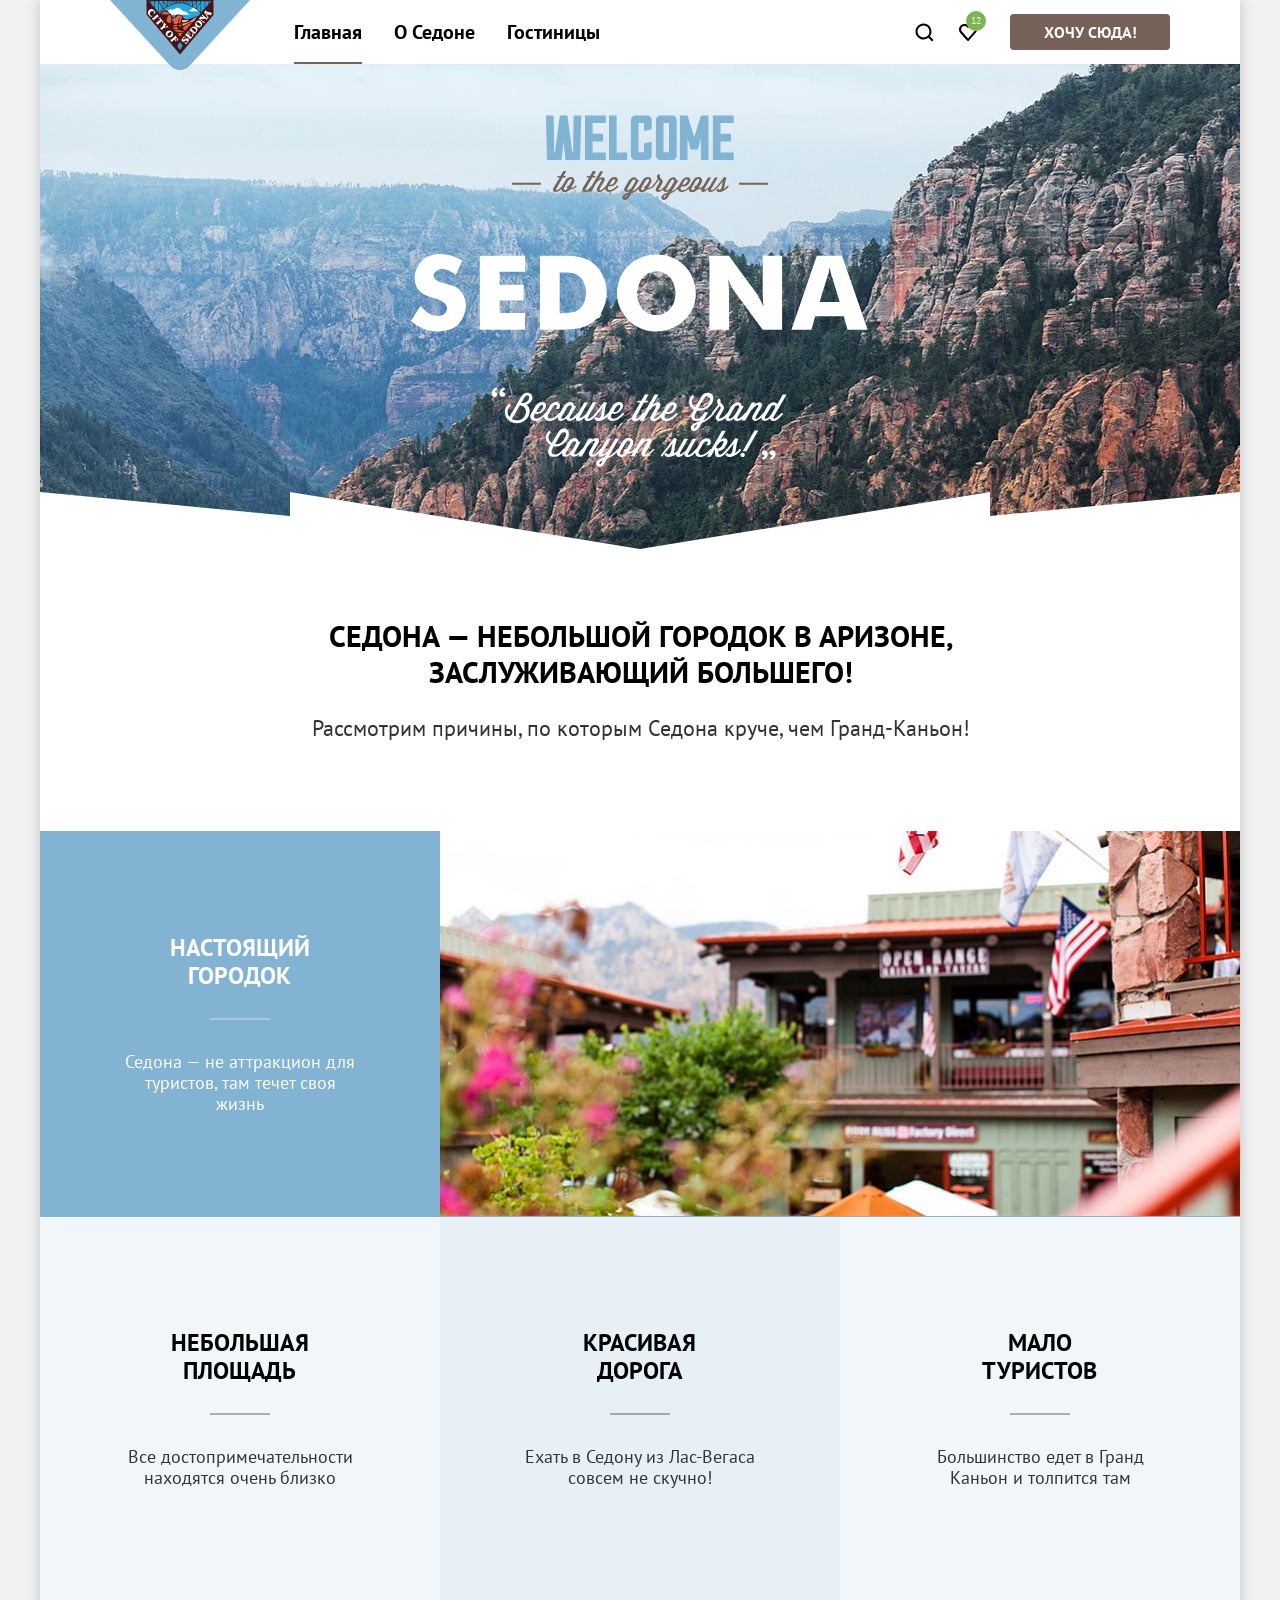
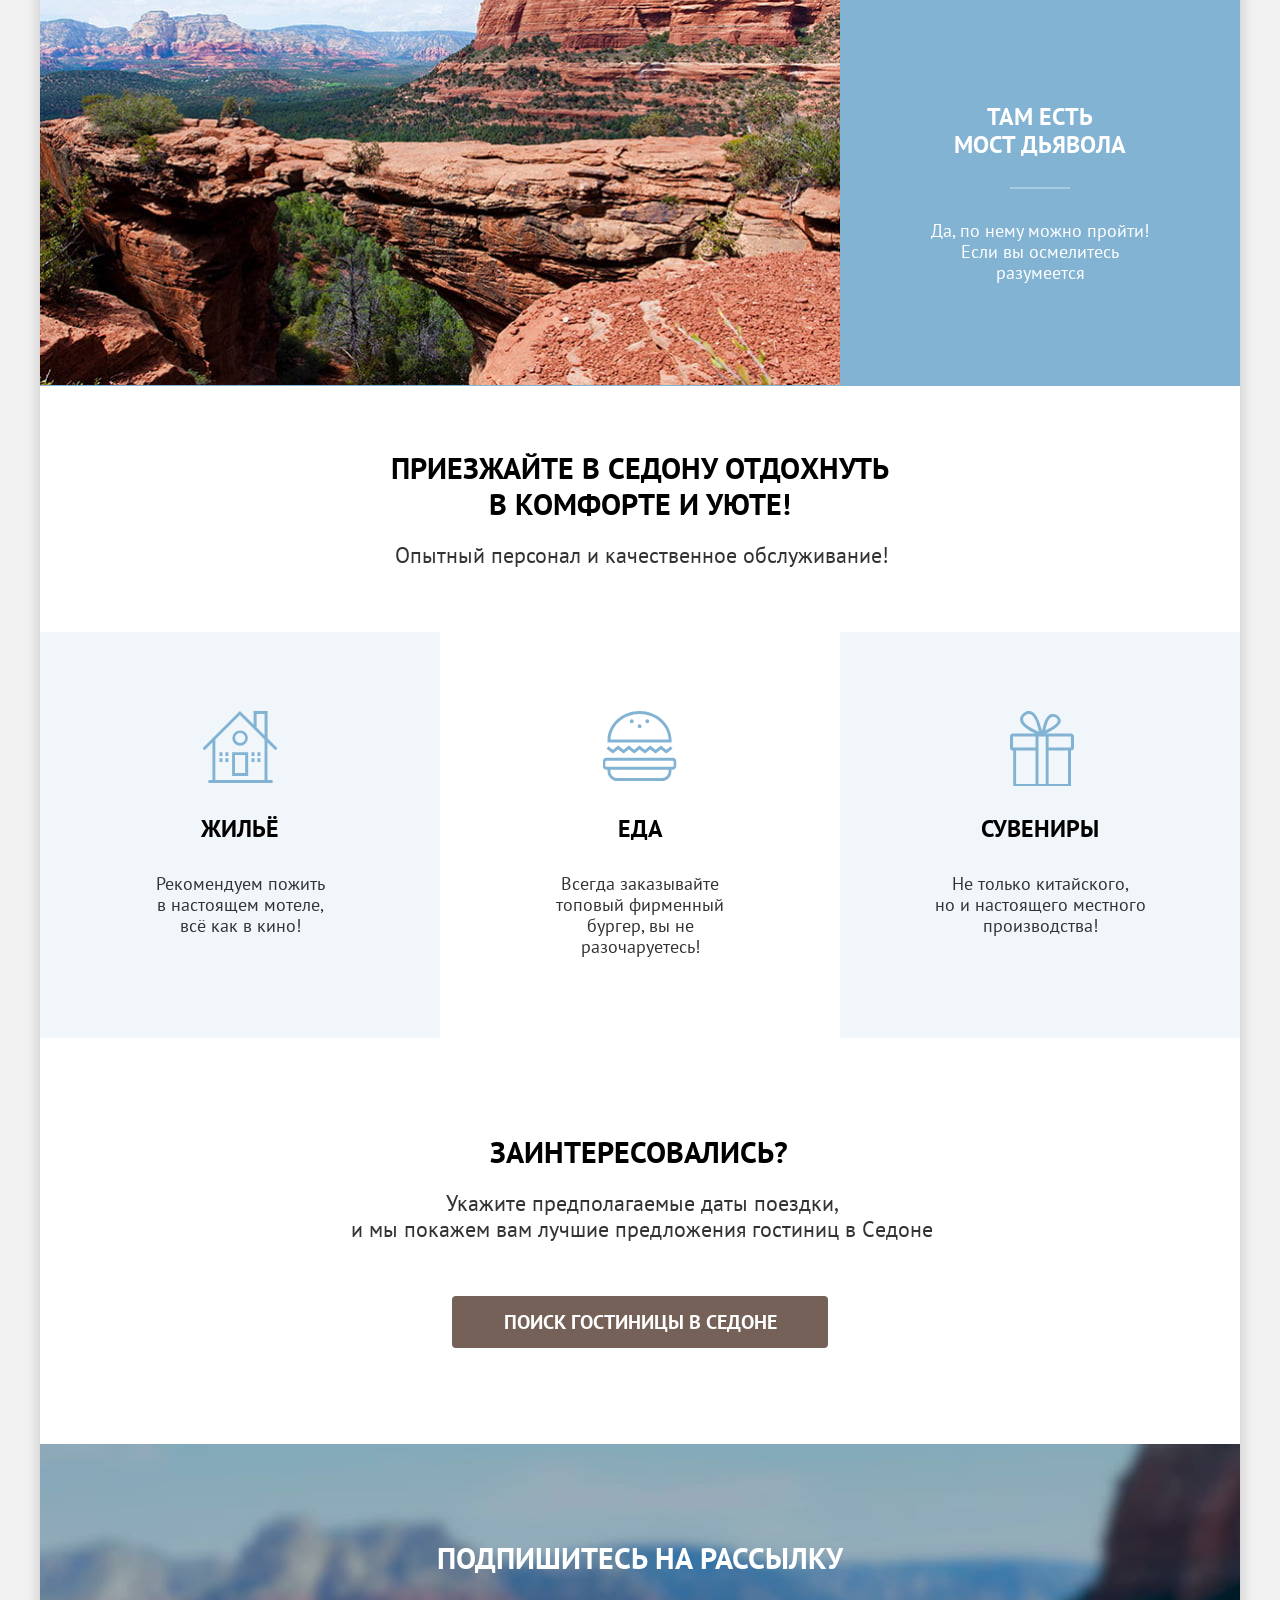
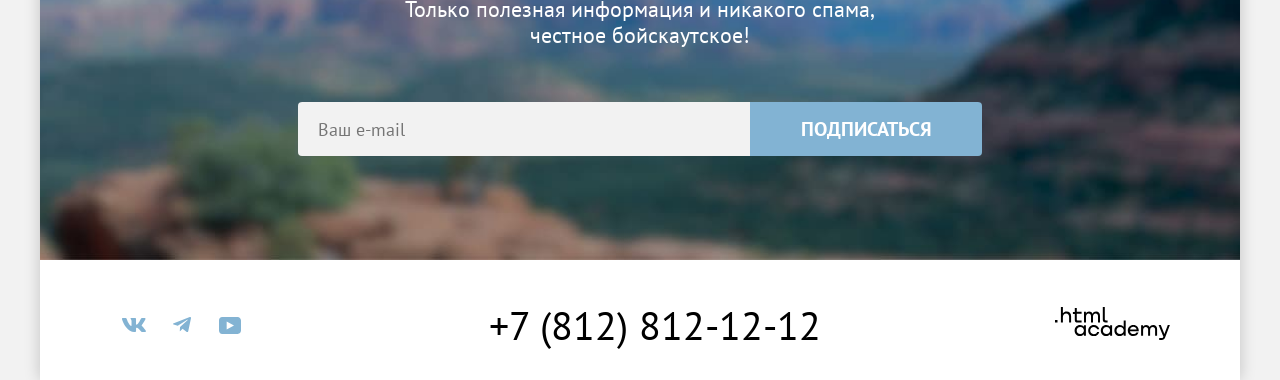
==== commit e78e5221: "вносит корректировки для отправки на проверку" ====
--- a/index.html
+++ b/index.html
@@ -197,7 +197,7 @@
         </div>
       </footer>
     </div>
-    <!-- <div class="modal-container modal-container-close">
+    <div class="modal-container modal-container-close">
       <div class="modal modal-search">
         <button class="modal-closure-button" type="button">
           <span class="visually-hidden">Закрыть</span>
@@ -278,6 +278,6 @@
           </form>
         </section>
       </div>
-    </div> -->
+    </div>
   </body>
 </html>
--- a/styles/styles.css
+++ b/styles/styles.css
@@ -407,7 +407,7 @@
 
 .advantages-conteiner-light {
   width: 400px;
-  padding: 104px 85px;
+  padding: 103px 85px;
   text-align: center;
   background-color: #82b3d3;
 }
@@ -415,7 +415,7 @@
 .advantages-title,
 .services-title {
   margin: 0;
-  padding: 0 25px 30px 25px;
+  padding: 0 25px 30px 24px;
   font-size: 24px;
   line-height: 28px;
   font-weight: 700;
@@ -446,7 +446,7 @@
 .advantages-description,
 .services-description {
   margin: 0;
-  margin-top: 30px;
+  margin-top: 31px;
   color: #333333;
 }
 
@@ -564,7 +564,7 @@
 }
 
 .subscription-form input {
-  padding: 14px 345px 14px 20px;
+  padding: 16px 345px 14px 20px;
   width: 452px;
   font-family: "PT Sans", sans-serif;
   font-size: 18px;
@@ -1013,7 +1013,7 @@
 
 .select-control {
   margin-right: 70px;
-  padding: 12px 52px 12px 20px;
+  padding: 11px 52px 12px 18px;
   width: 292px;
   height: 49px;
   font-family: "PT Sans", sans-serif;
